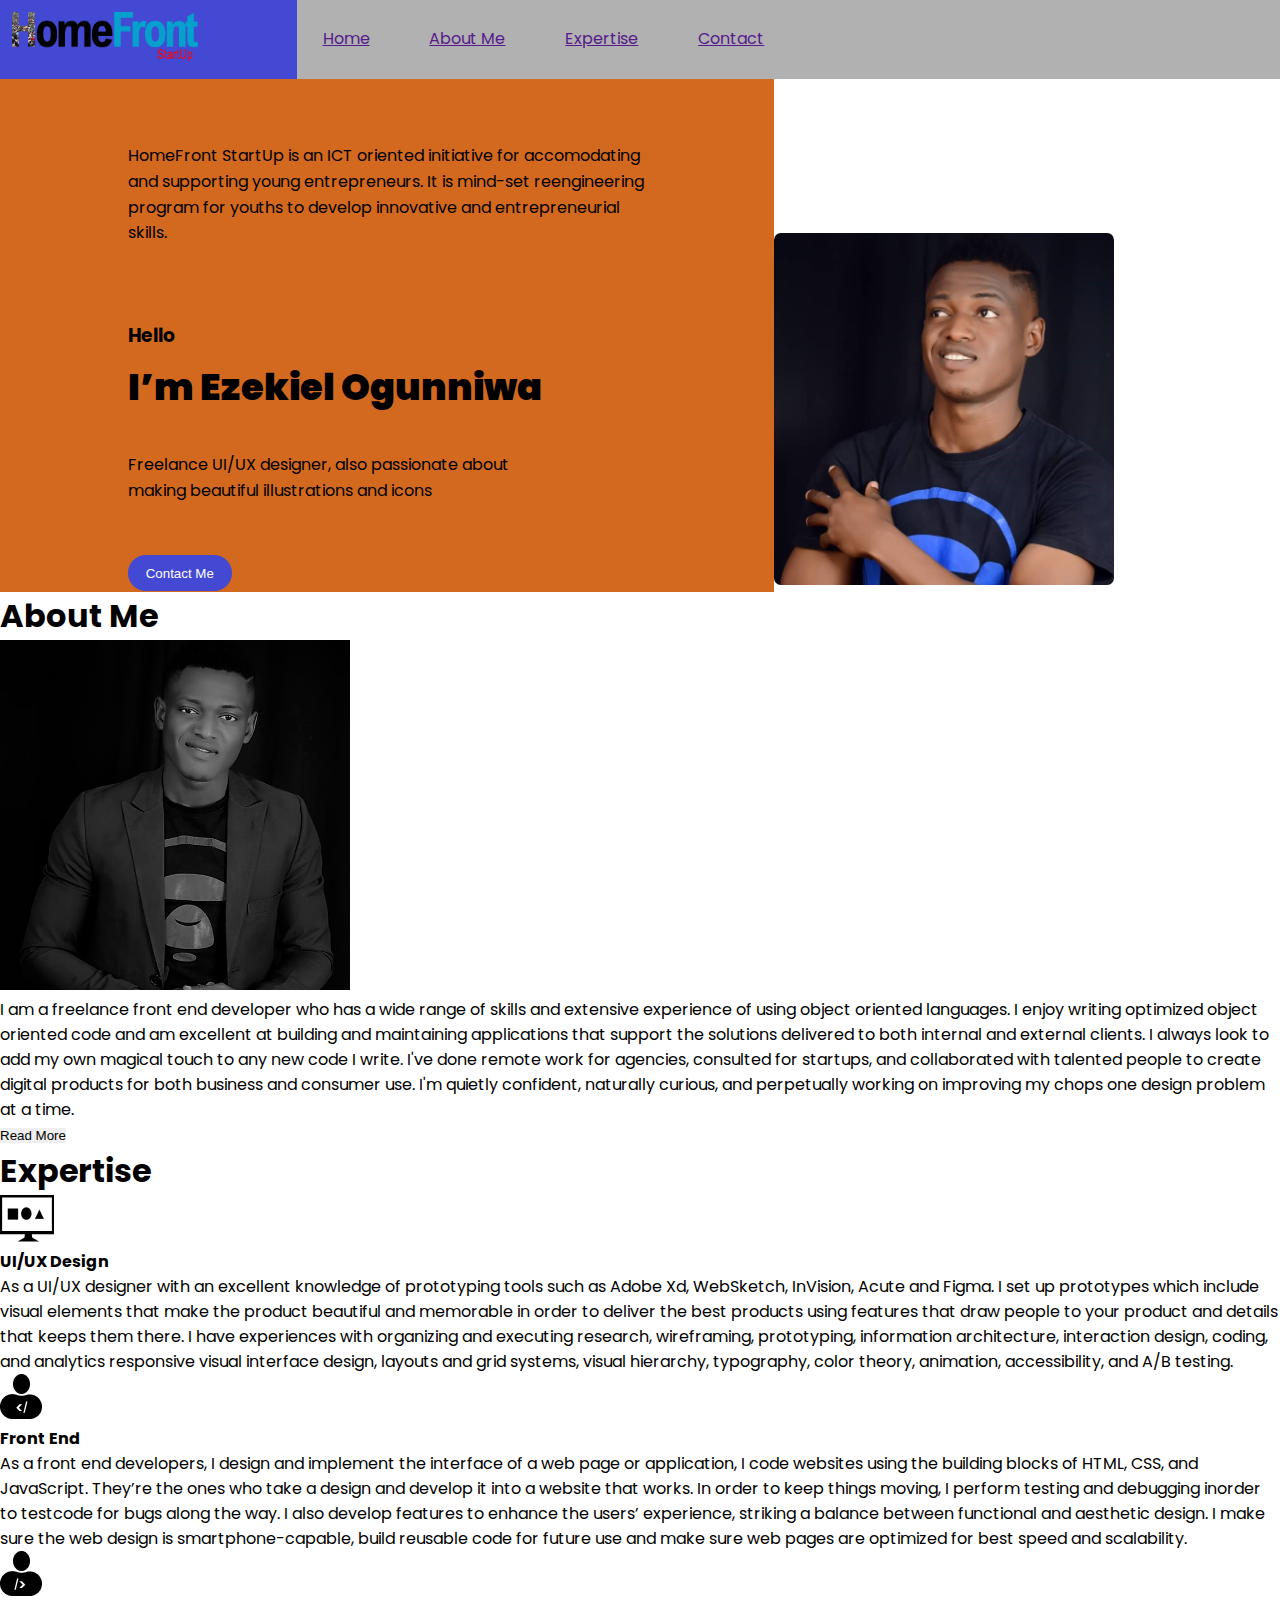
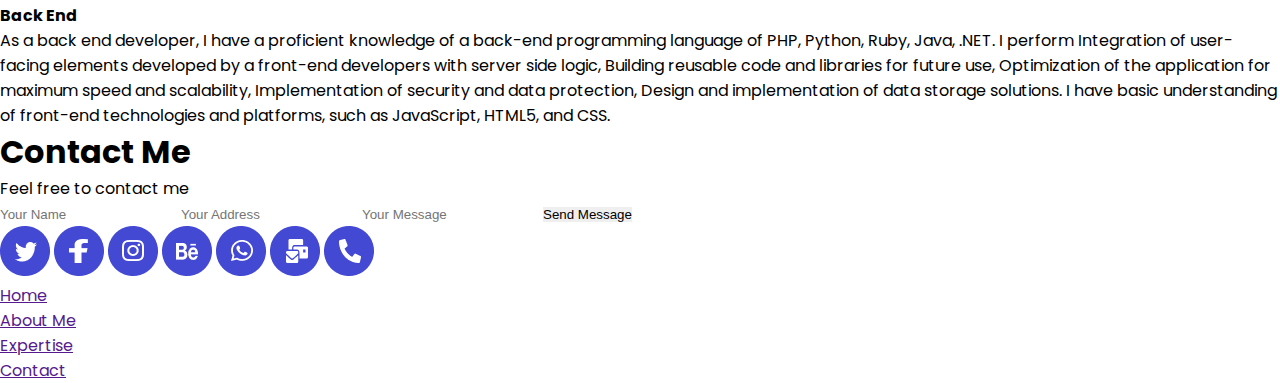
==== index.html @ 556d3fa4 "creating files" ====
<!DOCTYPE html>
<html lang="en">
<head>
    <meta charset="UTF-8">
    <meta name="viewport" content="width=device-width, initial-scale=1.0">
    <title>Document</title>
    <link href="https://fonts.googleapis.com/css2?family=Poppins:wght@100;200;300;400;500;600;700;800;900&display=swap" rel="stylesheet">
    <link rel="stylesheet" href="../assets/stylesheet/style.css">
</head>
<body class="body">
    <header>
        <div class="pnav">
            <div class="img">
                <img src="../assets/images/hf.png" alt="HomeFrontStartup Logo" class="hflogo">
            </div>
            <nav class="nav">
                <ul>
                    <li class="navclick"><a href="">Home</a></li>
                    <li class="navclick"><a href="">About Me</a></li>
                    <li class="navclick"><a href="">Expertise</a></li>
                    <li class="navclick"><a href="">Contact</a></li>
                </ul>
            </nav>
        </div>
    </header>

    <main>
        <div class="flex">
            <div class="home">                
                <p class="homefront"> 
                    HomeFront StartUp is an ICT oriented initiative for accomodating and supporting young entrepreneurs. It is mind-set reengineering program for youths to develop innovative and entrepreneurial skills.
                </p>
                <h3 class="hello">
                    Hello
                </h3>
                <h1 class="myname">
                    I’m Ezekiel Ogunniwa
                </h1>
                    
                <p class="freelance">
                    Freelance UI/UX designer, also passionate about making beautiful illustrations and icons
                </p>
                <button class="button" onclick="">Contact Me</button>
            </div>
            
            
            <div class="pix">
                <img src="../assets/images/eze1.jpg" class="pic" alt="Portrait of a man">
            </div>
        </div>
            
        <div class="about">
            <h1>About Me</h1>
        </div>
        <div class="page">
            
           <div class="pic2">
               <img src="../assets/images/eze2.jpg" alt="Portrait of a man standing" width="350" height="350">
           </div>
            
            <div class="i-am">
                I am a freelance front end developer who has a wide range of skills and extensive experience of using object oriented languages. I enjoy writing optimized object oriented code and am excellent at building and maintaining applications that support the solutions delivered to both internal and external clients. I always look to add my own magical touch to any new code I write. I've done remote work for agencies, consulted for startups, and collaborated with talented people to create digital products for both business and consumer use. I'm quietly confident, naturally curious, and perpetually working on improving my chops one design problem at a time.
            <p><button class="read">Read More</button></p>
            </div>
        </div>
        
        
          
     
                <h1 class="expertise">
                    Expertise
                </h1>
        <div class="parentufb">
            <div class="uiux">
                <img class="imgui" src="../assets/icons/uls.png" alt="Back-End Logo">
                <h4 class="ui">
                    UI/UX Design
                </h4>
                <p class="uitext">
                    As a UI/UX designer with an excellent knowledge of prototyping tools such as Adobe Xd, WebSketch, InVision, Acute and Figma. I set up prototypes which include visual elements that make the product beautiful and memorable in order to deliver the best products using features that draw people to your product and details that keeps them there. I have experiences with organizing and executing research, wireframing, prototyping, information architecture, interaction design, coding, and analytics responsive visual interface design, layouts and grid systems, visual hierarchy, typography, color theory, animation, accessibility, and A/B testing.
                </p>
            </div>

            <div class="frontend">
                <img class="imgfe" src="../assets/icons/fls.png" alt="Front-End Logo">
                <h4 class="fe">
                    Front End
                </h4>          
                <p class="fetext">
                    As a front end developers, I design and implement the interface of a web page or application,  I code websites using the building blocks of HTML, CSS, and JavaScript. They’re the ones who take a design and develop it into a website that works. In order to keep things moving, I perform testing and debugging inorder to testcode for bugs along the way. I also develop features to enhance the users’ experience, striking a balance between functional and aesthetic design. I make sure the web design is smartphone-capable, build reusable code for future use and make sure web pages are optimized for best speed and scalability.
                </p>
            </div>

            <div class="backend">
                <img class="imgbe" src="../assets/icons/bls.png" alt="Back-End Logo">
                <h4 class="be">
                    Back End
                </h4>            
                <p class="betext">
                    As a back end developer, I have a proficient knowledge of a back-end programming language of PHP, Python, Ruby, Java, .NET. I perform Integration of user-facing elements developed by a front-end developers with server side logic, Building reusable code and libraries for future use, Optimization of the application for maximum speed and scalability, Implementation of security and data protection, Design and implementation of data storage solutions. I have basic understanding of front-end technologies and platforms, such as JavaScript, HTML5, and CSS.
                </p>
            </div>
        </div>
            
                
                        
                    
            
        <h1 class="contact">
            Contact Me
        </h1>
            <div>
                <form class="form">
                    
                    <p class="feel">Feel free to contact me</p> 
                    
                    <input type="text" class="lock" name="" id="" placeholder="Your Name">
                    <input type="text" class="cock" name="" id="" placeholder="Your Address">
                    <input type="text" class="bock" name="" id="" placeholder="Your Message">
                    <button class="blue">Send Message</button>
                </form>

                

                    <div class="logos">
                        
                        <a href="https://twitter.com/Ogunniwaezekiel" target="blank"><img class="tw" src="../assets/icons/tw.png" alt="Twitter Icon" ></a>

                       <a href="https://www.facebook.com/ogunniwaezekiel/" target="blank"><img class="fb" src="../assets/icons/fb.png" alt="Facebook Icon"></a>

                        
                        <a href="https://www.instagram.com/eminentzeal" target="blank"><img class="in" src="../assets/icons/in.png" alt="Instagram Icon"></a>

                        <a href="https://www.adobe.com/#ref_cc" target="blank"><img class="b" src="../assets/icons/be.png" alt="Behance Icon"></a>

                        <a href="https://www.wa.link/un6e6o" target="blank"><img class="wa" src="../assets/icons/wa.png" alt="Whatsapp Icon"></a>


                        <a href="mailto:ogunniwaezekiel@gmail.com"><img class="em" src="../assets/icons/em.png" alt="Email Icon"></a>

                        <img class="ph" src="../assets/icons/ph.png" alt="Phone Icon">
                    </div>
                    <hr color="white">
                
            </div>
        </div>
    </main>
    <footer class="bg">
        <nav class="foot-nav">
            <ul class="ul">
                <li class="foot-home"><a href="">Home</a></li>
                <li class="foot-about"><a href="">About Me</a></li>
                <li class="foot-expertise"><a href="">Expertise</a></li>
                <li class="foot-contact"><a href="">Contact</a></li>
            </ul>
        </nav>
        <hr color="white">
    </footer>

    
</body>
</html>
---- assets/stylesheet/style.css ----
* {
    border: 0;
    margin: 0;
    padding: 0;
    
}
.body {
    font-family: 'Poppins', sans-serif;
}
.pnav {
    display: flex;
}
.nav{
    background-color: #b1b1b1;
    padding: 2%;
    width: 80%;
}

.img{
    width: 20%;
    padding-right: 5%;
    background-color: #4349d3;
}
.navclick {
    list-style: none;
    padding-right: 6%;
    display: inline-block;
    font-size: 100%;
}
.hflogo {
    width: 80%;
    margin: 5%;   
}

.flex {
    display: flex;
}
.home {
    line-height: 160%;
    padding-left: 10%;
    padding-top: 5%;
    padding-right: 10%;
    width: 75%;
    background-color: chocolate;
}
.homefront {
    padding-bottom: 15%;
}
.button {
    background-color: #4349d3;
    color: #ffffff;
    width: 20%;
    border-radius: 25px;
    padding: 2%;
}
.hello {
    padding-bottom: 5%;
}
.myname{
    padding-bottom: 10%;
    font-weight: 1000;
    font-size: 230%;
}
.freelance {
    padding-bottom: 10%;
    width: 80%;
}
.pix {
    padding-right: 10%;
    padding-top: 12%;
}
.pic {
    width: 90%;
    border-radius: 2%;
}



/* .hflogo {
    padding-left: 50px;
    padding-right: 20px;
    padding-top: 15px;
}
.ul {
    font-size: 12;
}

.nav-homelink {
    display: inline-block;
    padding-left: 100px;
       padding-top: 15px;
   
}
.about-melink {
    display: inline-block;
    padding-left: 100px;
    padding-bottom: 10px;
    padding-top: 15px;
}
.expertiselink {
    display: inline-block;
    padding-left: 100px;
    padding-bottom: 10px;
    padding-top: 15px;
}
.contactlink {
    display: inline-block;
    padding-left: 100px;
    padding-bottom: 10px;
    padding-top: 15px;
    color: #000000;
    text-decoration-color: #000000;
    text-decoration-line: none;
    border-bottom-color: chartreuse;
}
.main {
    font-family: 'Poppins', sans-serif;
    
}
.parent {
    display: flex;
    padding-left: 100px;
    width: 50%;
}
.homefront {
 
    padding-bottom: 100px;
    padding-top: 50px;
    font-weight: 400;
    font-size: 14px;
}
.hello {
    padding-bottom: 10px;
    padding-top: 0px;
    font-size: 14px;
    font-weight: 600px;
}
.myname {
    padding-bottom: 25px;
    padding-top: 0px;
    font-size: 40px;
}
.freelance {
    padding-top: 25px;
    padding-bottom: 150px;
    content: ;
}
.button {
    background-color: #4349d3;
    color: #ffffff;
    display: block;
    width: 25%;
    border-radius: 25px;
    margin-bottom: 10px;
    padding: 10px;
}
.pic {
    border: 20px;
    width: 5px;
    padding-right: 10%;
    padding-top: 20%;
    padding-left: 5%;
}
.page {
    display: flex;
}
.read {
    background-color: #4349d3;
    color: #ffffff;
    width: 25%;
    border-radius: 25px;
    margin-bottom: 10px;
    padding-left: 150px;
    padding: 10px;
    align-content: center;
}
.about {
    text-align: center;
    padding-bottom: 5%;
    padding-left: 5%;
}
.pic2 {
    padding-left: 10%;
}

.i-am {
    padding-left: 10%;
    font-size: 14px;
}
.expertise {
    text-align: center;
    padding: 1%;
    border: 1%;
    margin: 1%;
}
.parentufb {
    display: flex;
    margin: 5%;    
}
.uiux {
    padding: 2%;
    background-color: #F0E8E8;
    
    border: 2px, solid black;
    margin: 2%;
    border-radius: 10;
}
.frontend {
    padding: 2%;
    background-color: #F0E8E8;
    border: 2%;
    margin: 2%;
}
.backend {
    padding: 2%;
    background-color: #F0E8E8;
    border: 2%;
    margin: 2%;
}
.uitext {
    font-size: 12px;
    text-align: justify;
    }
.fetext {
    font-size: 12px;
    text-align: justify;
    }
.betext {
    font-size: 12px;
    text-align: justify;
    }
.ui {
    text-align: center;
    padding: 0px;
    margin: 10px;
}
.fe {
    text-align: center;
    padding: 0px;
    margin: 10px;
}
.be {
    text-align: center;
    padding: 0px;
    margin: 10px;
}
.imgui {
    padding-left: 40%;
}
.imgfe {
    padding-left: 40%;
}
.imgbe {
    padding-left: 40%;
}
.contact {
    text-align: center;
    padding-bottom: 5%;
    padding-left: 5%;
}
.form {
    display: flex;
    flex-direction: column;
    padding: 20px;
    height: 70%;
    width:30%;
    margin-left: 350px;
    background-color: #F0E8E8;
    margin-bottom: 26px;
    border: 0;
    border-radius: 2%;
}
.lock {
    margin-bottom: 46px;
    background-color: #F0E8E8;
    border-top-style: hidden;
    border-right-style: hidden;
    border-left-style: hidden;
    border-bottom-style: groove;
    border-left-width: 30px;
   }
   .cock {
    margin-bottom: 46px;
    background-color: #F0E8E8;
    border-top-style: hidden;
    border-right-style: hidden;
    border-left-style: hidden;
    border-bottom-style: groove;
   }
   .bock {
    margin-bottom: 46px;
    background-color: #F0E8E8;
    border-top-style: hidden;
    border-right-style: hidden;
    border-left-style: hidden;
    border-bottom-style: groove;
    padding-top: 60px;
   }
.blue {
    width: 150px;
    height: 30px;
    background-color: #4349D3;
    color: white;
    border-radius: 20px;
    align-self: center;

}
.feel {
    text-align: center;
    padding-bottom: 50px;
    margin-top: 0;
}
    .logos {
        padding-left: 32%;
        padding-top: 5%;
    }
.bg {
    background-color: #4349d3;
}

.foot-home {
    display: inline-block;
    padding-left: 100px;
    padding-top: 15px;
   
}
.foot-about {
    display: inline-block;
    padding-left: 100px;
    padding-bottom: 10px;
    padding-top: 15px;
}
.foot-expertise {
    display: inline-block;
    padding-left: 100px;
    padding-bottom: 10px;
    padding-top: 15px;
}
.foot-contact {
    display: inline-block;
    padding-left: 100px;
    padding-bottom: 10px;
    padding-top: 15px;
    color: #000000;
    text-decoration-color: #000000;
    text-decoration-line: none;
    border-bottom-color: chartreuse; */
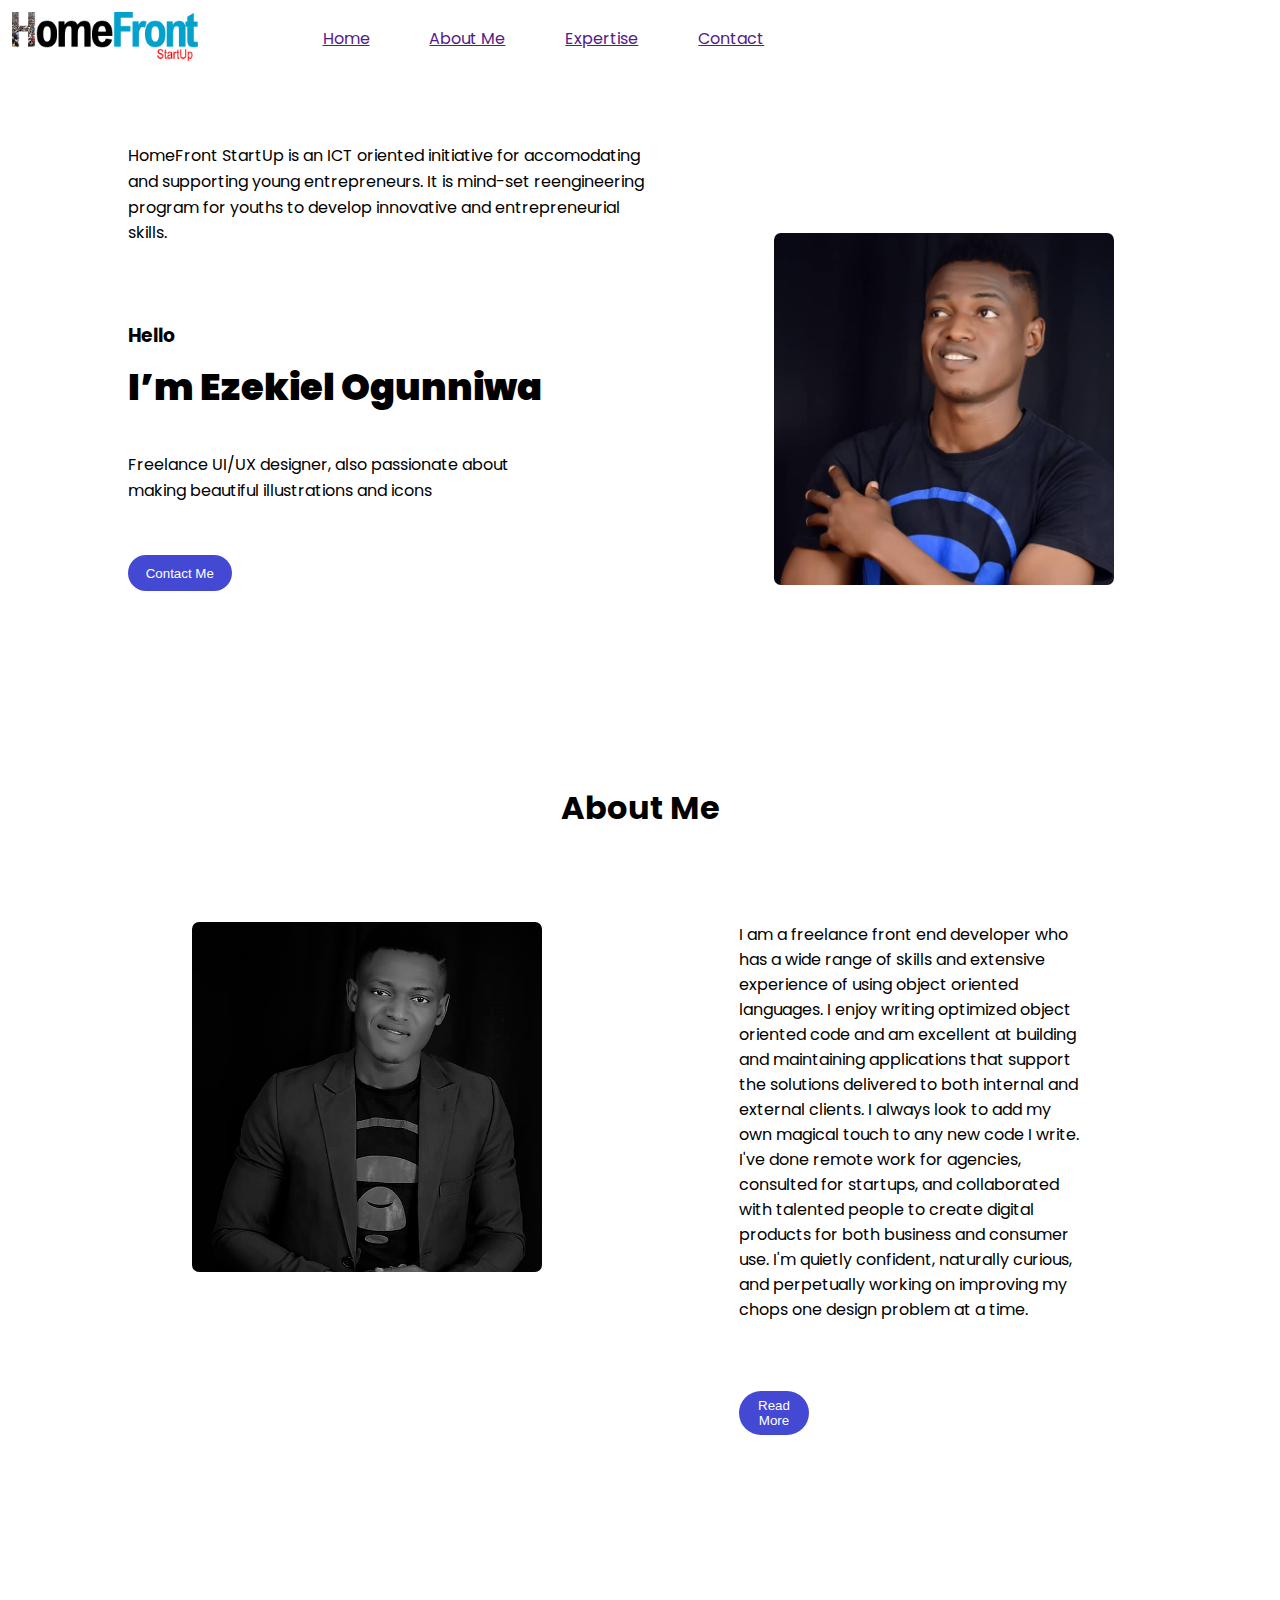
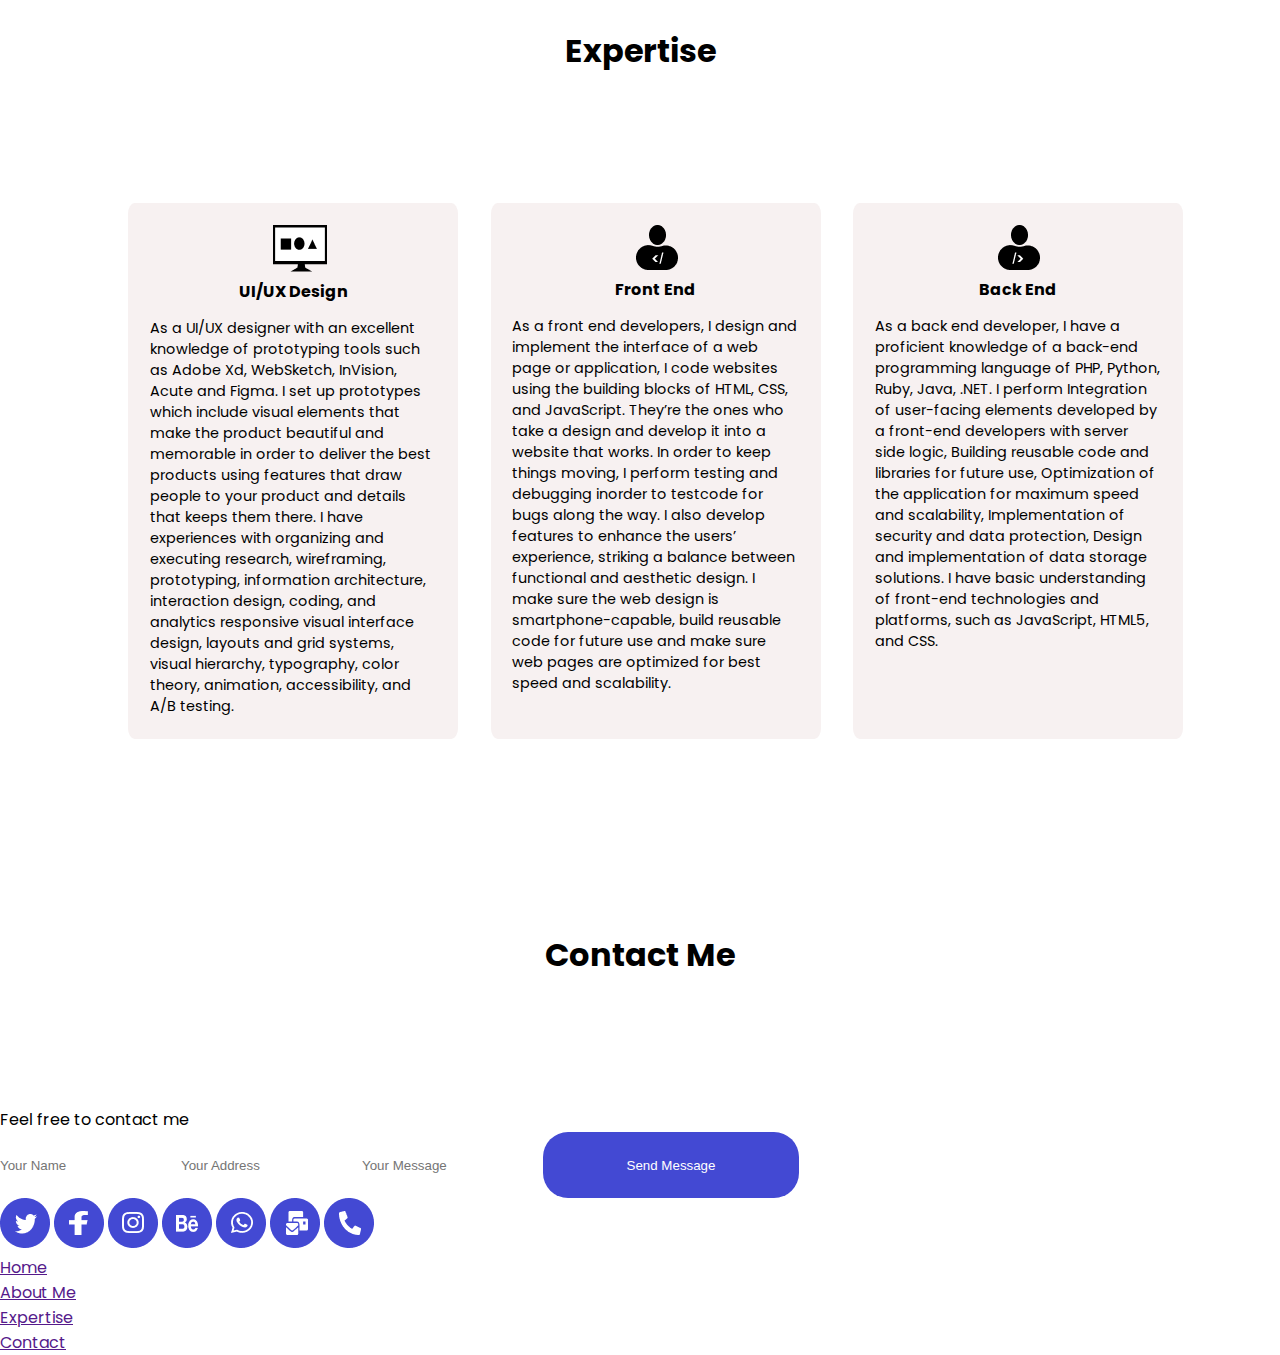
==== commit d1e4ee1d: "creating styles" ====
--- a/index.html
+++ b/index.html
@@ -44,59 +44,61 @@
             </div>
             
             
-            <div class="pix">
-                <img src="../assets/images/eze1.jpg" class="pic" alt="Portrait of a man">
+            <div class="pix1">
+                <img src="../assets/images/eze1.jpg" class="pic1" alt="Portrait of a man">
             </div>
         </div>
-            
-        <div class="about">
-            <h1>About Me</h1>
-        </div>
-        <div class="page">
-            
-           <div class="pic2">
-               <img src="../assets/images/eze2.jpg" alt="Portrait of a man standing" width="350" height="350">
-           </div>
-            
-            <div class="i-am">
-                I am a freelance front end developer who has a wide range of skills and extensive experience of using object oriented languages. I enjoy writing optimized object oriented code and am excellent at building and maintaining applications that support the solutions delivered to both internal and external clients. I always look to add my own magical touch to any new code I write. I've done remote work for agencies, consulted for startups, and collaborated with talented people to create digital products for both business and consumer use. I'm quietly confident, naturally curious, and perpetually working on improving my chops one design problem at a time.
-            <p><button class="read">Read More</button></p>
+        <div class="page2">
+            <div class="sub-head">
+                <h1>About Me</h1>
             </div>
-        </div>
+            <div class="page">
+                
+               <div class="pix2">
+                   <img src="../assets/images/eze2.jpg" class="pic2" alt="Portrait of a man standing" width="350" height="350">
+               </div>
+                
+                <div class="i-am">
+                    <p class="para-i-am">I am a freelance front end developer who has a wide range of skills and extensive experience of using object oriented languages. I enjoy writing optimized object oriented code and am excellent at building and maintaining applications that support the solutions delivered to both internal and external clients. I always look to add my own magical touch to any new code I write. I've done remote work for agencies, consulted for startups, and collaborated with talented people to create digital products for both business and consumer use. I'm quietly confident, naturally curious, and perpetually working on improving my chops one design problem at a time.</p>
+                <button class="button">Read More</button>
+                </div>
+            </div>
+        </div>          
+        
         
         
           
      
-                <h1 class="expertise">
+                <h1 class="sub-head">
                     Expertise
                 </h1>
-        <div class="parentufb">
-            <div class="uiux">
-                <img class="imgui" src="../assets/icons/uls.png" alt="Back-End Logo">
-                <h4 class="ui">
+        <div class="page3">
+            <div class="call-out">
+                <img class="call-out-icon" src="../assets/icons/uls.png" alt="UI/UX Logo">
+                <h4 class="call-out-head">
                     UI/UX Design
                 </h4>
-                <p class="uitext">
+                <p class="call-out-text">
                     As a UI/UX designer with an excellent knowledge of prototyping tools such as Adobe Xd, WebSketch, InVision, Acute and Figma. I set up prototypes which include visual elements that make the product beautiful and memorable in order to deliver the best products using features that draw people to your product and details that keeps them there. I have experiences with organizing and executing research, wireframing, prototyping, information architecture, interaction design, coding, and analytics responsive visual interface design, layouts and grid systems, visual hierarchy, typography, color theory, animation, accessibility, and A/B testing.
                 </p>
             </div>
 
-            <div class="frontend">
-                <img class="imgfe" src="../assets/icons/fls.png" alt="Front-End Logo">
-                <h4 class="fe">
+            <div class="call-out">
+                <img class="call-out-icon" src="../assets/icons/fls.png" alt="Front-End Logo">
+                <h4 class="call-out-head">
                     Front End
                 </h4>          
-                <p class="fetext">
+                <p class="call-out-text">
                     As a front end developers, I design and implement the interface of a web page or application,  I code websites using the building blocks of HTML, CSS, and JavaScript. They’re the ones who take a design and develop it into a website that works. In order to keep things moving, I perform testing and debugging inorder to testcode for bugs along the way. I also develop features to enhance the users’ experience, striking a balance between functional and aesthetic design. I make sure the web design is smartphone-capable, build reusable code for future use and make sure web pages are optimized for best speed and scalability.
                 </p>
             </div>
 
-            <div class="backend">
-                <img class="imgbe" src="../assets/icons/bls.png" alt="Back-End Logo">
-                <h4 class="be">
+            <div class="call-out">
+                <img class="call-out-icon" src="../assets/icons/bls.png" alt="Back-End Logo">
+                <h4 class="call-out-head">
                     Back End
                 </h4>            
-                <p class="betext">
+                <p class="call-out-text">
                     As a back end developer, I have a proficient knowledge of a back-end programming language of PHP, Python, Ruby, Java, .NET. I perform Integration of user-facing elements developed by a front-end developers with server side logic, Building reusable code and libraries for future use, Optimization of the application for maximum speed and scalability, Implementation of security and data protection, Design and implementation of data storage solutions. I have basic understanding of front-end technologies and platforms, such as JavaScript, HTML5, and CSS.
                 </p>
             </div>
@@ -106,7 +108,7 @@
                         
                     
             
-        <h1 class="contact">
+        <h1 class="sub-head">
             Contact Me
         </h1>
             <div>
@@ -117,7 +119,7 @@
                     <input type="text" class="lock" name="" id="" placeholder="Your Name">
                     <input type="text" class="cock" name="" id="" placeholder="Your Address">
                     <input type="text" class="bock" name="" id="" placeholder="Your Message">
-                    <button class="blue">Send Message</button>
+                    <button class="button">Send Message</button>
                 </form>
 
                 
--- a/assets/stylesheet/style.css
+++ b/assets/stylesheet/style.css
@@ -11,15 +11,12 @@
     display: flex;
 }
 .nav{
-    background-color: #b1b1b1;
     padding: 2%;
     width: 80%;
 }
-
 .img{
     width: 20%;
     padding-right: 5%;
-    background-color: #4349d3;
 }
 .navclick {
     list-style: none;
@@ -31,7 +28,6 @@
     width: 80%;
     margin: 5%;   
 }
-
 .flex {
     display: flex;
 }
@@ -41,7 +37,6 @@
     padding-top: 5%;
     padding-right: 10%;
     width: 75%;
-    background-color: chocolate;
 }
 .homefront {
     padding-bottom: 15%;
@@ -65,283 +60,56 @@
     padding-bottom: 10%;
     width: 80%;
 }
-.pix {
+.pix1 {
     padding-right: 10%;
     padding-top: 12%;
 }
-.pic {
+.pic1 {
     width: 90%;
     border-radius: 2%;
 }
-
-
-
-/* .hflogo {
-    padding-left: 50px;
-    padding-right: 20px;
-    padding-top: 15px;
+.sub-head {
+    text-align: center;
+    padding-bottom: 10%;
 }
-.ul {
-    font-size: 12;
+.sub-head:last-child {
+    padding-bottom: 0;
 }
-
-.nav-homelink {
-    display: inline-block;
-    padding-left: 100px;
-       padding-top: 15px;
-   
-}
-.about-melink {
-    display: inline-block;
-    padding-left: 100px;
-    padding-bottom: 10px;
-    padding-top: 15px;
-}
-.expertiselink {
-    display: inline-block;
-    padding-left: 100px;
-    padding-bottom: 10px;
-    padding-top: 15px;
-}
-.contactlink {
-    display: inline-block;
-    padding-left: 100px;
-    padding-bottom: 10px;
-    padding-top: 15px;
-    color: #000000;
-    text-decoration-color: #000000;
-    text-decoration-line: none;
-    border-bottom-color: chartreuse;
-}
-.main {
-    font-family: 'Poppins', sans-serif;
-    
-}
-.parent {
-    display: flex;
-    padding-left: 100px;
-    width: 50%;
-}
-.homefront {
- 
-    padding-bottom: 100px;
-    padding-top: 50px;
-    font-weight: 400;
-    font-size: 14px;
-}
-.hello {
-    padding-bottom: 10px;
-    padding-top: 0px;
-    font-size: 14px;
-    font-weight: 600px;
-}
-.myname {
-    padding-bottom: 25px;
-    padding-top: 0px;
-    font-size: 40px;
-}
-.freelance {
-    padding-top: 25px;
-    padding-bottom: 150px;
-    content: ;
-}
-.button {
-    background-color: #4349d3;
-    color: #ffffff;
-    display: block;
-    width: 25%;
-    border-radius: 25px;
-    margin-bottom: 10px;
-    padding: 10px;
-}
-.pic {
-    border: 20px;
-    width: 5px;
-    padding-right: 10%;
-    padding-top: 20%;
-    padding-left: 5%;
+.page2 
+{
+    padding: 15%;
 }
 .page {
     display: flex;
 }
-.read {
-    background-color: #4349d3;
-    color: #ffffff;
-    width: 25%;
-    border-radius: 25px;
-    margin-bottom: 10px;
-    padding-left: 150px;
-    padding: 10px;
-    align-content: center;
+.pix2 {
+    padding-right: 22%;
 }
-.about {
+.pic2 {
+    border-radius: 2%;
+}
+.para-i-am {
+    padding-bottom: 20%;
+}
+.page3 {
+    display: flex;
+    margin: 0 5% 0 10%;
+    padding-bottom: 15%;
+}
+.call-out {
+    padding: 2%;
+    width: 30%;
+    margin-right: 3%;
+    border-radius: 2%;
+    background-color: rgb(247, 241, 241);
+}
+.call-out-icon{
+    padding-left: 43%;
+}
+.call-out-head {
     text-align: center;
     padding-bottom: 5%;
-    padding-left: 5%;
 }
-.pic2 {
-    padding-left: 10%;
+.call-out-text {
+    font-size: 90%;
 }
-
-.i-am {
-    padding-left: 10%;
-    font-size: 14px;
-}
-.expertise {
-    text-align: center;
-    padding: 1%;
-    border: 1%;
-    margin: 1%;
-}
-.parentufb {
-    display: flex;
-    margin: 5%;    
-}
-.uiux {
-    padding: 2%;
-    background-color: #F0E8E8;
-    
-    border: 2px, solid black;
-    margin: 2%;
-    border-radius: 10;
-}
-.frontend {
-    padding: 2%;
-    background-color: #F0E8E8;
-    border: 2%;
-    margin: 2%;
-}
-.backend {
-    padding: 2%;
-    background-color: #F0E8E8;
-    border: 2%;
-    margin: 2%;
-}
-.uitext {
-    font-size: 12px;
-    text-align: justify;
-    }
-.fetext {
-    font-size: 12px;
-    text-align: justify;
-    }
-.betext {
-    font-size: 12px;
-    text-align: justify;
-    }
-.ui {
-    text-align: center;
-    padding: 0px;
-    margin: 10px;
-}
-.fe {
-    text-align: center;
-    padding: 0px;
-    margin: 10px;
-}
-.be {
-    text-align: center;
-    padding: 0px;
-    margin: 10px;
-}
-.imgui {
-    padding-left: 40%;
-}
-.imgfe {
-    padding-left: 40%;
-}
-.imgbe {
-    padding-left: 40%;
-}
-.contact {
-    text-align: center;
-    padding-bottom: 5%;
-    padding-left: 5%;
-}
-.form {
-    display: flex;
-    flex-direction: column;
-    padding: 20px;
-    height: 70%;
-    width:30%;
-    margin-left: 350px;
-    background-color: #F0E8E8;
-    margin-bottom: 26px;
-    border: 0;
-    border-radius: 2%;
-}
-.lock {
-    margin-bottom: 46px;
-    background-color: #F0E8E8;
-    border-top-style: hidden;
-    border-right-style: hidden;
-    border-left-style: hidden;
-    border-bottom-style: groove;
-    border-left-width: 30px;
-   }
-   .cock {
-    margin-bottom: 46px;
-    background-color: #F0E8E8;
-    border-top-style: hidden;
-    border-right-style: hidden;
-    border-left-style: hidden;
-    border-bottom-style: groove;
-   }
-   .bock {
-    margin-bottom: 46px;
-    background-color: #F0E8E8;
-    border-top-style: hidden;
-    border-right-style: hidden;
-    border-left-style: hidden;
-    border-bottom-style: groove;
-    padding-top: 60px;
-   }
-.blue {
-    width: 150px;
-    height: 30px;
-    background-color: #4349D3;
-    color: white;
-    border-radius: 20px;
-    align-self: center;
-
-}
-.feel {
-    text-align: center;
-    padding-bottom: 50px;
-    margin-top: 0;
-}
-    .logos {
-        padding-left: 32%;
-        padding-top: 5%;
-    }
-.bg {
-    background-color: #4349d3;
-}
-
-.foot-home {
-    display: inline-block;
-    padding-left: 100px;
-    padding-top: 15px;
-   
-}
-.foot-about {
-    display: inline-block;
-    padding-left: 100px;
-    padding-bottom: 10px;
-    padding-top: 15px;
-}
-.foot-expertise {
-    display: inline-block;
-    padding-left: 100px;
-    padding-bottom: 10px;
-    padding-top: 15px;
-}
-.foot-contact {
-    display: inline-block;
-    padding-left: 100px;
-    padding-bottom: 10px;
-    padding-top: 15px;
-    color: #000000;
-    text-decoration-color: #000000;
-    text-decoration-line: none;
-    border-bottom-color: chartreuse; */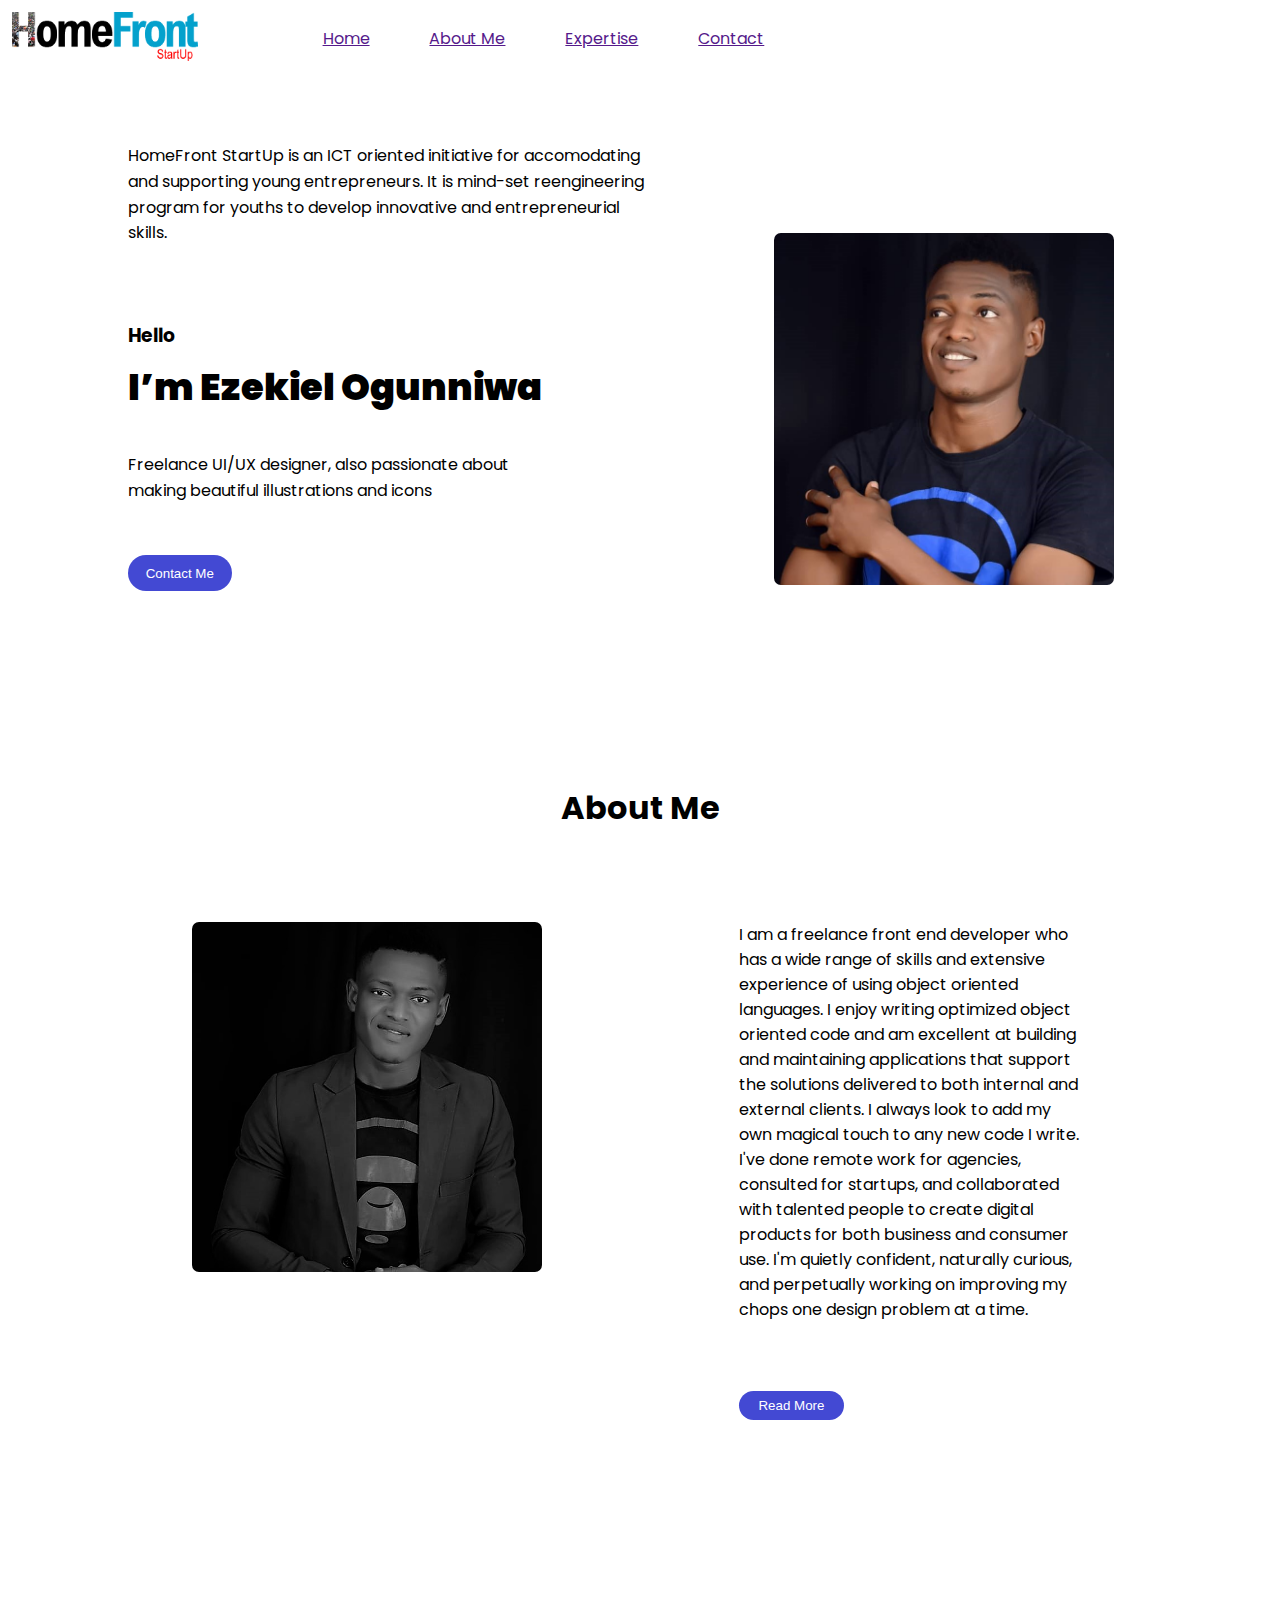
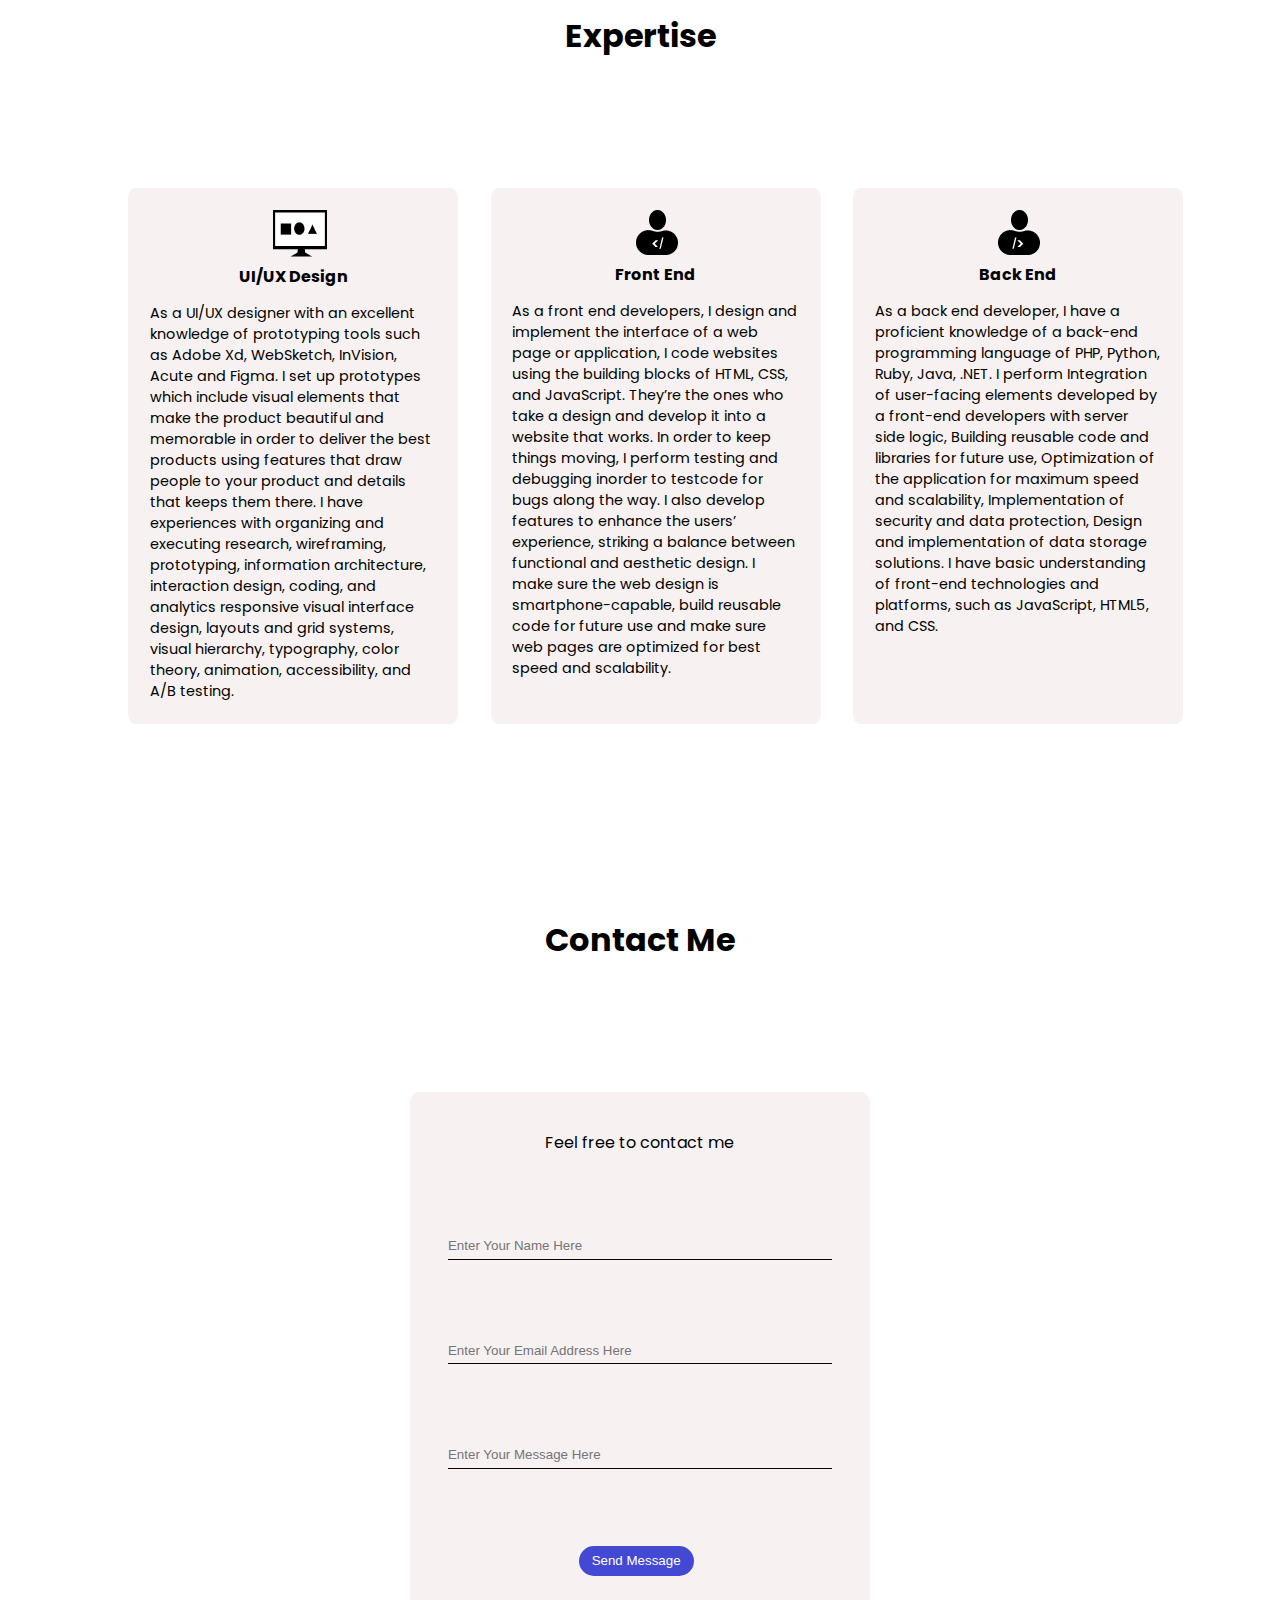
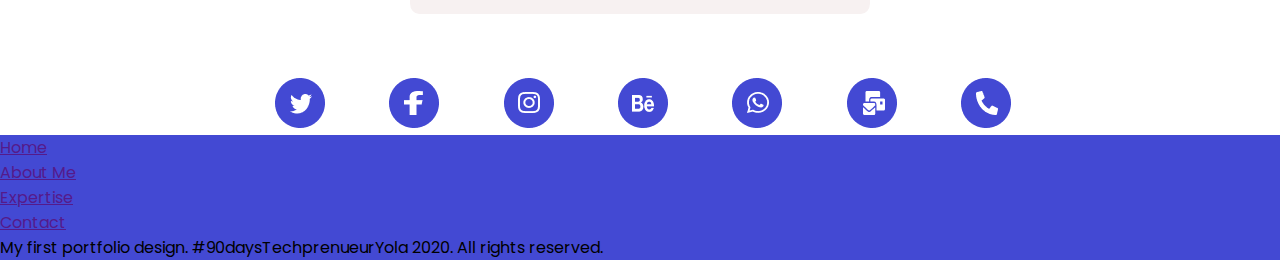
==== commit 6b1d7fad: "modifying" ====
--- a/index.html
+++ b/index.html
@@ -60,15 +60,11 @@
                 
                 <div class="i-am">
                     <p class="para-i-am">I am a freelance front end developer who has a wide range of skills and extensive experience of using object oriented languages. I enjoy writing optimized object oriented code and am excellent at building and maintaining applications that support the solutions delivered to both internal and external clients. I always look to add my own magical touch to any new code I write. I've done remote work for agencies, consulted for startups, and collaborated with talented people to create digital products for both business and consumer use. I'm quietly confident, naturally curious, and perpetually working on improving my chops one design problem at a time.</p>
-                <button class="button">Read More</button>
+                <button class="button2">Read More</button>
                 </div>
             </div>
         </div>          
         
-        
-        
-          
-     
                 <h1 class="sub-head">
                     Expertise
                 </h1>
@@ -104,10 +100,6 @@
             </div>
         </div>
             
-                
-                        
-                    
-            
         <h1 class="sub-head">
             Contact Me
         </h1>
@@ -116,29 +108,27 @@
                     
                     <p class="feel">Feel free to contact me</p> 
                     
-                    <input type="text" class="lock" name="" id="" placeholder="Your Name">
-                    <input type="text" class="cock" name="" id="" placeholder="Your Address">
-                    <input type="text" class="bock" name="" id="" placeholder="Your Message">
-                    <button class="button">Send Message</button>
-                </form>
-
-                
+                    <input type="text" class="form-input" name="" id="" placeholder="Enter Your Name Here">
+                    <input type="text" class="form-input" name="" id="" placeholder="Enter Your Email Address Here">
+                    <input type="text" class="form-input space" name="" id="" placeholder="Enter Your Message Here">
+                    <button class="button3">Send Message</button>
+                </form>                
 
                     <div class="logos">
                         
-                        <a href="https://twitter.com/Ogunniwaezekiel" target="blank"><img class="tw" src="../assets/icons/tw.png" alt="Twitter Icon" ></a>
+                        <a href="https://twitter.com/Ogunniwaezekiel" target="blank"><img class="logo-click" src="../assets/icons/tw.png" alt="Twitter Icon" ></a>
 
-                       <a href="https://www.facebook.com/ogunniwaezekiel/" target="blank"><img class="fb" src="../assets/icons/fb.png" alt="Facebook Icon"></a>
+                       <a href="https://www.facebook.com/ogunniwaezekiel/" target="blank"><img class="logo-click" src="../assets/icons/fb.png" alt="Facebook Icon"></a>
 
                         
-                        <a href="https://www.instagram.com/eminentzeal" target="blank"><img class="in" src="../assets/icons/in.png" alt="Instagram Icon"></a>
+                        <a href="https://www.instagram.com/eminentzeal" target="blank"><img class="logo-click" src="../assets/icons/in.png" alt="Instagram Icon"></a>
 
-                        <a href="https://www.adobe.com/#ref_cc" target="blank"><img class="b" src="../assets/icons/be.png" alt="Behance Icon"></a>
+                        <a href="https://www.adobe.com/#ref_cc" target="blank"><img class="logo-click" src="../assets/icons/be.png" alt="Behance Icon"></a>
 
-                        <a href="https://www.wa.link/un6e6o" target="blank"><img class="wa" src="../assets/icons/wa.png" alt="Whatsapp Icon"></a>
+                        <a href="https://www.wa.link/un6e6o" target="blank"><img class="logo-click" src="../assets/icons/wa.png" alt="Whatsapp Icon"></a>
 
 
-                        <a href="mailto:ogunniwaezekiel@gmail.com"><img class="em" src="../assets/icons/em.png" alt="Email Icon"></a>
+                        <a href="mailto:ogunniwaezekiel@gmail.com"><img class="logo-click" src="../assets/icons/em.png" alt="Email Icon"></a>
 
                         <img class="ph" src="../assets/icons/ph.png" alt="Phone Icon">
                     </div>
@@ -147,7 +137,7 @@
             </div>
         </div>
     </main>
-    <footer class="bg">
+    <footer class="p-footer">
         <nav class="foot-nav">
             <ul class="ul">
                 <li class="foot-home"><a href="">Home</a></li>
@@ -157,6 +147,8 @@
             </ul>
         </nav>
         <hr color="white">
+        <p>My first portfolio design. #90daysTechprenueurYola 2020. All rights reserved.</p>
+
     </footer>
 
     
--- a/assets/stylesheet/style.css
+++ b/assets/stylesheet/style.css
@@ -2,7 +2,6 @@
     border: 0;
     margin: 0;
     padding: 0;
-    
 }
 .body {
     font-family: 'Poppins', sans-serif;
@@ -91,6 +90,13 @@
 .para-i-am {
     padding-bottom: 20%;
 }
+.button2 {
+    background-color: #4349d3;
+    color: #ffffff;
+    border-radius: 25px;
+    padding: 2%;
+    width: 30%;
+}
 .page3 {
     display: flex;
     margin: 0 5% 0 10%;
@@ -113,3 +119,44 @@
 .call-out-text {
     font-size: 90%;
 }
+.form {
+    background-color: rgb(247, 241, 241);
+    display: flex;
+    flex-direction: column;
+    padding: 3%;
+    width:30%;
+    margin: 0% 32%;
+    border-radius: 2%;
+}
+.feel {
+    text-align: center;
+    margin-bottom: 20%;
+}
+.form-input {
+    background-color: rgb(247, 241, 241);
+    margin-bottom: 20%;
+    border: groove;
+    border-top: hidden;
+    border-right: hidden;
+    border-left: hidden;
+    border-bottom: 1px solid #000;    
+    height: 2em;
+}
+.button3 {
+    margin-left: 34%;
+    background-color: #4349d3;
+    color: #ffffff;
+    border-radius: 25px;
+    padding: 2%;
+    width: 30%;
+}
+.logos {
+    padding-left: 21.5%;
+    padding-top: 5%;
+}
+.logo-click {
+    padding-right: 6%;
+}
+.p-footer {
+    background-color: #4349d3;
+}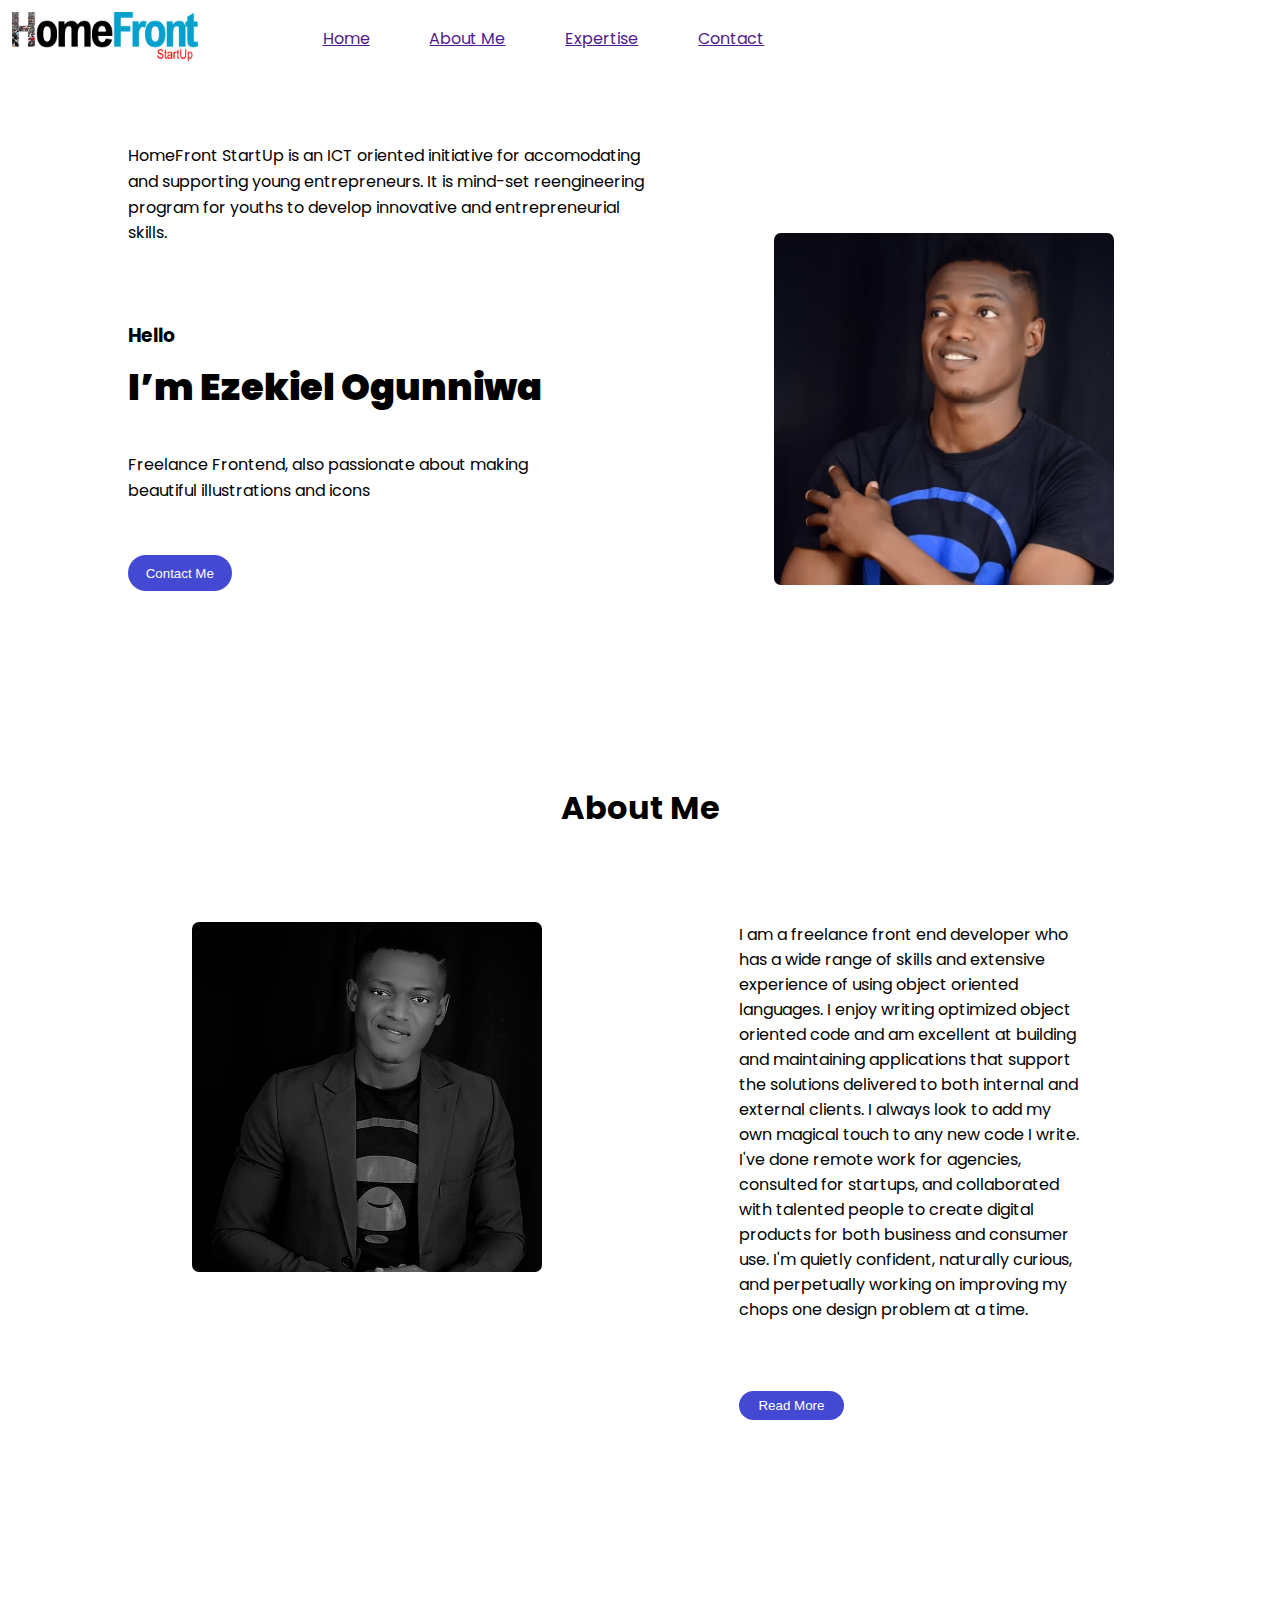
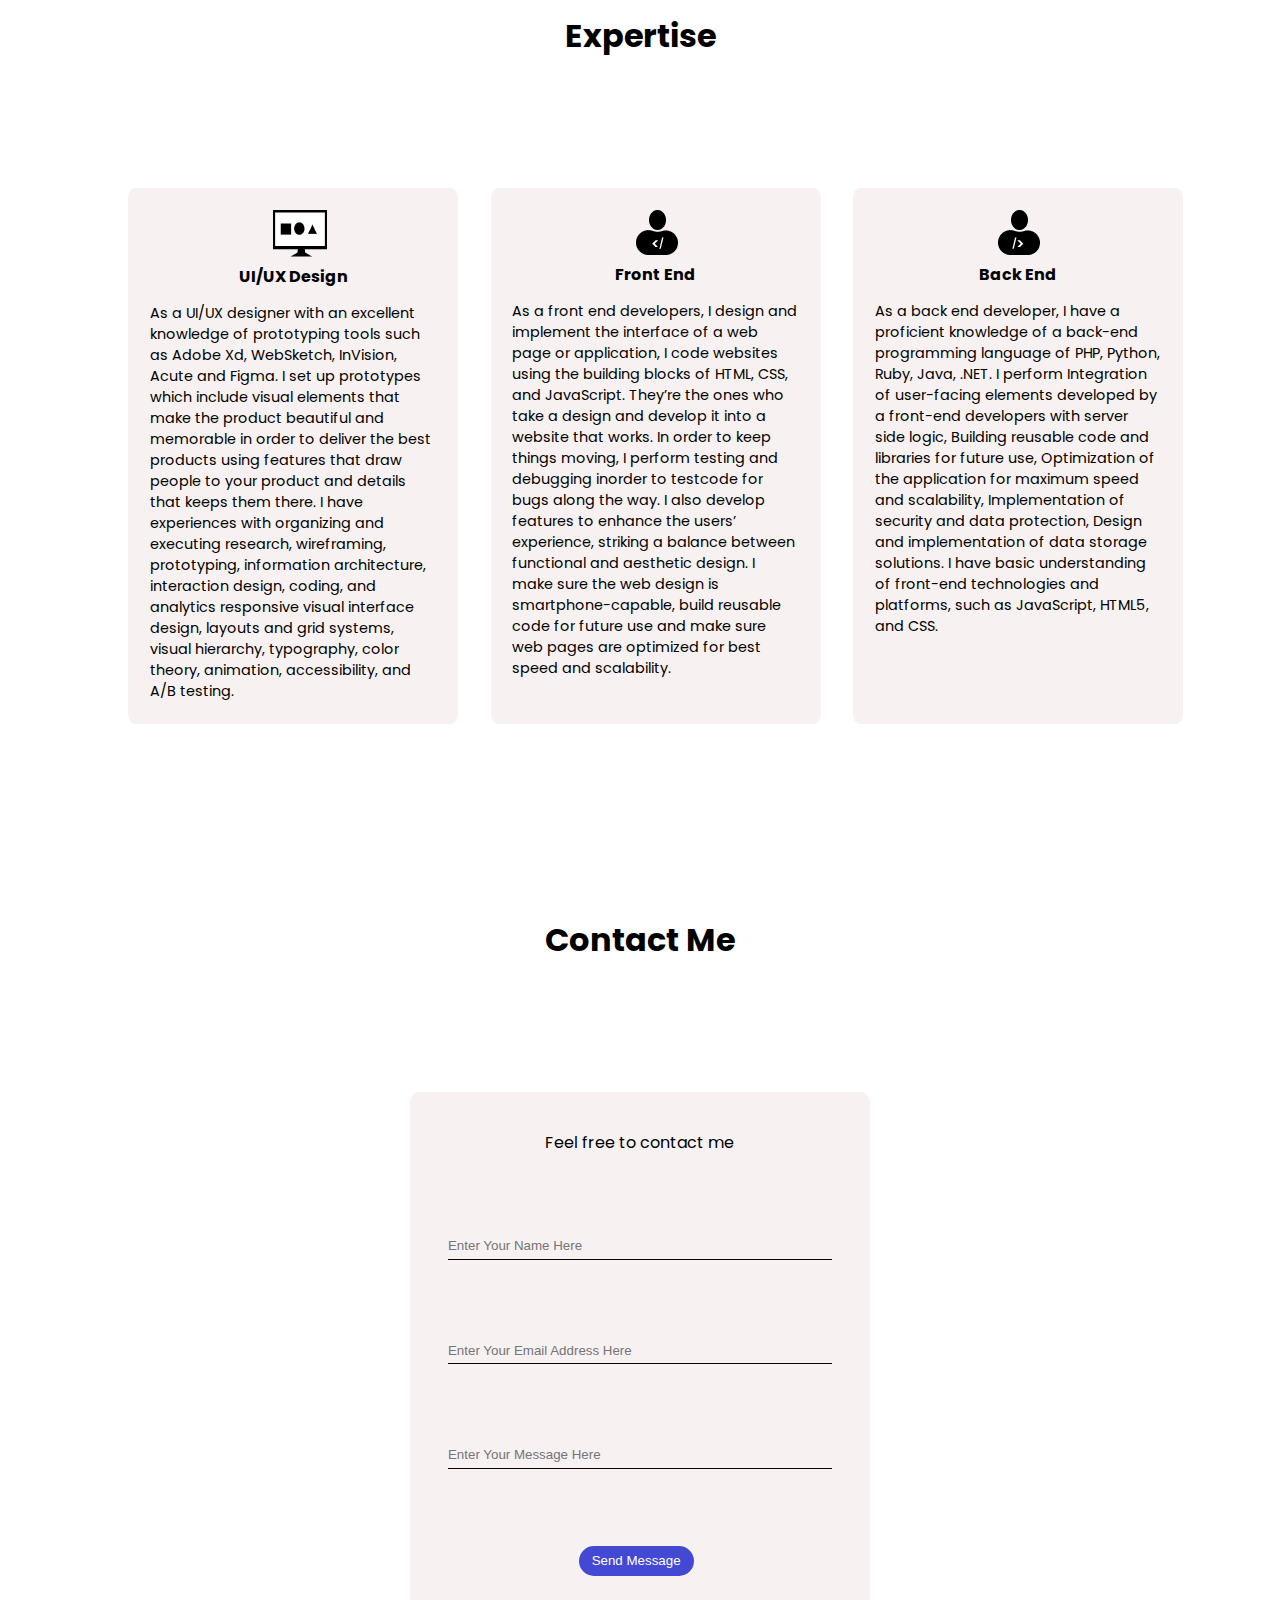
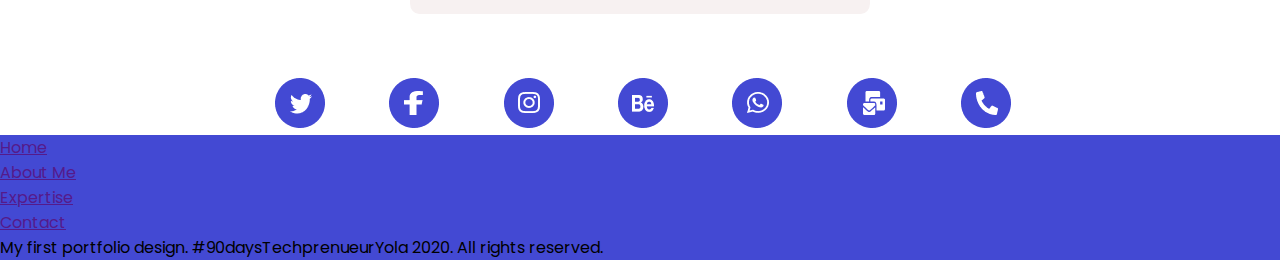
==== commit d58bd393: "modifying" ====
--- a/index.html
+++ b/index.html
@@ -1,156 +1,119 @@
 <!DOCTYPE html>
 <html lang="en">
 <head>
-    <meta charset="UTF-8">
-    <meta name="viewport" content="width=device-width, initial-scale=1.0">
-    <title>Document</title>
-    <link href="https://fonts.googleapis.com/css2?family=Poppins:wght@100;200;300;400;500;600;700;800;900&display=swap" rel="stylesheet">
-    <link rel="stylesheet" href="../assets/stylesheet/style.css">
+  <meta charset="UTF-8">
+  <meta name="viewport" content="width=device-width, initial-scale=1.0">
+  <title>My Portfolio</title>
+  <link href="https://fonts.googleapis.com/css2?family=Poppins:wght@100;200;300;400;500;600;700;800;900&display=swap" rel="stylesheet">
+  <link rel="stylesheet" href="../assets/stylesheet/style.css">
 </head>
 <body class="body">
-    <header>
-        <div class="pnav">
-            <div class="img">
-                <img src="../assets/images/hf.png" alt="HomeFrontStartup Logo" class="hflogo">
-            </div>
-            <nav class="nav">
-                <ul>
-                    <li class="navclick"><a href="">Home</a></li>
-                    <li class="navclick"><a href="">About Me</a></li>
-                    <li class="navclick"><a href="">Expertise</a></li>
-                    <li class="navclick"><a href="">Contact</a></li>
-                </ul>
-            </nav>
+  <header>
+    <div class="pnav">
+      <div class="img">
+        <img src="../assets/images/hf.png" alt="HomeFrontStartup Logo" class="hflogo">
+      </div>
+      <nav class="nav">
+        <ul>
+          <li class="navclick"><a href="">Home</a></li>
+          <li class="navclick"><a href="">About Me</a></li>
+          <li class="navclick"><a href="">Expertise</a></li>
+          <li class="navclick"><a href="">Contact</a></li>
+        </ul>
+      </nav>
+    </div>
+  </header>
+
+  <main>
+    <div class="flex">
+      <div class="home">                
+        <p class="homefront"> 
+          HomeFront StartUp is an ICT oriented initiative for accomodating and supporting young entrepreneurs. It is mind-set reengineering program for youths to develop innovative and entrepreneurial skills.
+        </p>
+        <h3 class="hello">Hello</h3>
+        <h1 class="myname">I’m Ezekiel Ogunniwa</h1>
+        <p class="freelance">
+          Freelance Frontend, also passionate about making beautiful illustrations and icons
+        </p>
+        <button class="button" onclick="">Contact Me</button>
+      </div>
+      <div class="pix1">
+        <img src="../assets/images/eze1.jpg" class="pic1" alt="Portrait of a man">
+      </div>
+    </div>
+    <div class="page2">
+      <div class="sub-head">
+        <h1>About Me</h1>
+      </div>
+      <div class="page">
+        <div class="pix2">
+          <img src="../assets/images/eze2.jpg" class="pic2" alt="Portrait of a man standing" width="350" height="350">
         </div>
-    </header>
+        <div class="i-am">
+          <p class="para-i-am">I am a freelance front end developer who has a wide range of skills and extensive experience of using object oriented languages. I enjoy writing optimized object oriented code and am excellent at building and maintaining applications that support the solutions delivered to both internal and external clients. I always look to add my own magical touch to any new code I write. I've done remote work for agencies, consulted for startups, and collaborated with talented people to create digital products for both business and consumer use. I'm quietly confident, naturally curious, and perpetually working on improving my chops one design problem at a time.</p>
+          <button class="button2">Read More</button>
+        </div>
+      </div>
+    </div>
+    <h1 class="sub-head">Expertise</h1>
+      <div class="page3">
+        <div class="call-out">
+          <img class="call-out-icon" src="../assets/icons/uls.png" alt="UI/UX Logo">
+          <h4 class="call-out-head">UI/UX Design</h4>
+          <p class="call-out-text">
+            As a UI/UX designer with an excellent knowledge of prototyping tools such as Adobe Xd, WebSketch, InVision, Acute and Figma. I set up prototypes which include visual elements that make the product beautiful and memorable in order to deliver the best products using features that draw people to your product and details that keeps them there. I have experiences with organizing and executing research, wireframing, prototyping, information architecture, interaction design, coding, and analytics responsive visual interface design, layouts and grid systems, visual hierarchy, typography, color theory, animation, accessibility, and A/B testing.
+          </p>
+        </div>
 
-    <main>
-        <div class="flex">
-            <div class="home">                
-                <p class="homefront"> 
-                    HomeFront StartUp is an ICT oriented initiative for accomodating and supporting young entrepreneurs. It is mind-set reengineering program for youths to develop innovative and entrepreneurial skills.
-                </p>
-                <h3 class="hello">
-                    Hello
-                </h3>
-                <h1 class="myname">
-                    I’m Ezekiel Ogunniwa
-                </h1>
-                    
-                <p class="freelance">
-                    Freelance UI/UX designer, also passionate about making beautiful illustrations and icons
-                </p>
-                <button class="button" onclick="">Contact Me</button>
-            </div>
-            
-            
-            <div class="pix1">
-                <img src="../assets/images/eze1.jpg" class="pic1" alt="Portrait of a man">
-            </div>
+        <div class="call-out">
+          <img class="call-out-icon" src="../assets/icons/fls.png" alt="Front-End Logo">
+          <h4 class="call-out-head">
+            Front End
+          </h4>          
+          <p class="call-out-text">
+            As a front end developers, I design and implement the interface of a web page or application,  I code websites using the building blocks of HTML, CSS, and JavaScript. They’re the ones who take a design and develop it into a website that works. In order to keep things moving, I perform testing and debugging inorder to testcode for bugs along the way. I also develop features to enhance the users’ experience, striking a balance between functional and aesthetic design. I make sure the web design is smartphone-capable, build reusable code for future use and make sure web pages are optimized for best speed and scalability.
+          </p>
         </div>
-        <div class="page2">
-            <div class="sub-head">
-                <h1>About Me</h1>
-            </div>
-            <div class="page">
-                
-               <div class="pix2">
-                   <img src="../assets/images/eze2.jpg" class="pic2" alt="Portrait of a man standing" width="350" height="350">
-               </div>
-                
-                <div class="i-am">
-                    <p class="para-i-am">I am a freelance front end developer who has a wide range of skills and extensive experience of using object oriented languages. I enjoy writing optimized object oriented code and am excellent at building and maintaining applications that support the solutions delivered to both internal and external clients. I always look to add my own magical touch to any new code I write. I've done remote work for agencies, consulted for startups, and collaborated with talented people to create digital products for both business and consumer use. I'm quietly confident, naturally curious, and perpetually working on improving my chops one design problem at a time.</p>
-                <button class="button2">Read More</button>
-                </div>
-            </div>
-        </div>          
-        
-                <h1 class="sub-head">
-                    Expertise
-                </h1>
-        <div class="page3">
-            <div class="call-out">
-                <img class="call-out-icon" src="../assets/icons/uls.png" alt="UI/UX Logo">
-                <h4 class="call-out-head">
-                    UI/UX Design
-                </h4>
-                <p class="call-out-text">
-                    As a UI/UX designer with an excellent knowledge of prototyping tools such as Adobe Xd, WebSketch, InVision, Acute and Figma. I set up prototypes which include visual elements that make the product beautiful and memorable in order to deliver the best products using features that draw people to your product and details that keeps them there. I have experiences with organizing and executing research, wireframing, prototyping, information architecture, interaction design, coding, and analytics responsive visual interface design, layouts and grid systems, visual hierarchy, typography, color theory, animation, accessibility, and A/B testing.
-                </p>
-            </div>
-
-            <div class="call-out">
-                <img class="call-out-icon" src="../assets/icons/fls.png" alt="Front-End Logo">
-                <h4 class="call-out-head">
-                    Front End
-                </h4>          
-                <p class="call-out-text">
-                    As a front end developers, I design and implement the interface of a web page or application,  I code websites using the building blocks of HTML, CSS, and JavaScript. They’re the ones who take a design and develop it into a website that works. In order to keep things moving, I perform testing and debugging inorder to testcode for bugs along the way. I also develop features to enhance the users’ experience, striking a balance between functional and aesthetic design. I make sure the web design is smartphone-capable, build reusable code for future use and make sure web pages are optimized for best speed and scalability.
-                </p>
-            </div>
-
-            <div class="call-out">
-                <img class="call-out-icon" src="../assets/icons/bls.png" alt="Back-End Logo">
-                <h4 class="call-out-head">
-                    Back End
-                </h4>            
-                <p class="call-out-text">
-                    As a back end developer, I have a proficient knowledge of a back-end programming language of PHP, Python, Ruby, Java, .NET. I perform Integration of user-facing elements developed by a front-end developers with server side logic, Building reusable code and libraries for future use, Optimization of the application for maximum speed and scalability, Implementation of security and data protection, Design and implementation of data storage solutions. I have basic understanding of front-end technologies and platforms, such as JavaScript, HTML5, and CSS.
-                </p>
-            </div>
+        <div class="call-out">
+          <img class="call-out-icon" src="../assets/icons/bls.png" alt="Back-End Logo">
+          <h4 class="call-out-head">Back End</h4>
+          <p class="call-out-text">
+            As a back end developer, I have a proficient knowledge of a back-end programming language of PHP, Python, Ruby, Java, .NET. I perform Integration of user-facing elements developed by a front-end developers with server side logic, Building reusable code and libraries for future use, Optimization of the application for maximum speed and scalability, Implementation of security and data protection, Design and implementation of data storage solutions. I have basic understanding of front-end technologies and platforms, such as JavaScript, HTML5, and CSS.
+          </p>
         </div>
-            
-        <h1 class="sub-head">
-            Contact Me
-        </h1>
-            <div>
-                <form class="form">
-                    
-                    <p class="feel">Feel free to contact me</p> 
-                    
-                    <input type="text" class="form-input" name="" id="" placeholder="Enter Your Name Here">
-                    <input type="text" class="form-input" name="" id="" placeholder="Enter Your Email Address Here">
-                    <input type="text" class="form-input space" name="" id="" placeholder="Enter Your Message Here">
-                    <button class="button3">Send Message</button>
-                </form>                
-
-                    <div class="logos">
-                        
-                        <a href="https://twitter.com/Ogunniwaezekiel" target="blank"><img class="logo-click" src="../assets/icons/tw.png" alt="Twitter Icon" ></a>
-
-                       <a href="https://www.facebook.com/ogunniwaezekiel/" target="blank"><img class="logo-click" src="../assets/icons/fb.png" alt="Facebook Icon"></a>
-
-                        
-                        <a href="https://www.instagram.com/eminentzeal" target="blank"><img class="logo-click" src="../assets/icons/in.png" alt="Instagram Icon"></a>
-
-                        <a href="https://www.adobe.com/#ref_cc" target="blank"><img class="logo-click" src="../assets/icons/be.png" alt="Behance Icon"></a>
-
-                        <a href="https://www.wa.link/un6e6o" target="blank"><img class="logo-click" src="../assets/icons/wa.png" alt="Whatsapp Icon"></a>
-
-
-                        <a href="mailto:ogunniwaezekiel@gmail.com"><img class="logo-click" src="../assets/icons/em.png" alt="Email Icon"></a>
-
-                        <img class="ph" src="../assets/icons/ph.png" alt="Phone Icon">
-                    </div>
-                    <hr color="white">
-                
-            </div>
+      </div>
+      <h1 class="sub-head">Contact Me</h1>
+        <div>
+          <form class="form">
+            <p class="feel">Feel free to contact me</p>
+            <input type="text" class="form-input" name="" id="" placeholder="Enter Your Name Here">
+            <input type="text" class="form-input" name="" id="" placeholder="Enter Your Email Address Here">
+            <input type="text" class="form-input space" name="" id="" placeholder="Enter Your Message Here">
+            <button class="button3">Send Message</button>
+          </form>                
+          <div class="logos">
+            <a href="https://twitter.com/Ogunniwaezekiel" target="blank"><img class="logo-click" src="../assets/icons/tw.png" alt="Twitter Icon" ></a>
+            <a href="https://www.facebook.com/ogunniwaezekiel/" target="blank"><img class="logo-click" src="../assets/icons/fb.png" alt="Facebook Icon"></a>
+            <a href="https://www.instagram.com/eminentzeal" target="blank"><img class="logo-click" src="../assets/icons/in.png" alt="Instagram Icon"></a>
+            <a href="https://www.adobe.com/#ref_cc" target="blank"><img class="logo-click" src="../assets/icons/be.png" alt="Behance Icon"></a>
+            <a href="https://www.wa.link/un6e6o" target="blank"><img class="logo-click" src="../assets/icons/wa.png" alt="Whatsapp Icon"></a>
+            <a href="mailto:ogunniwaezekiel@gmail.com"><img class="logo-click" src="../assets/icons/em.png" alt="Email Icon"></a>
+            <img class="ph" src="../assets/icons/ph.png" alt="Phone Icon">
+          </div>
+          <hr color="white">
         </div>
-    </main>
-    <footer class="p-footer">
-        <nav class="foot-nav">
-            <ul class="ul">
-                <li class="foot-home"><a href="">Home</a></li>
-                <li class="foot-about"><a href="">About Me</a></li>
-                <li class="foot-expertise"><a href="">Expertise</a></li>
-                <li class="foot-contact"><a href="">Contact</a></li>
-            </ul>
-        </nav>
-        <hr color="white">
-        <p>My first portfolio design. #90daysTechprenueurYola 2020. All rights reserved.</p>
-
-    </footer>
-
-    
+   </main>
+  <footer class="p-footer">
+    <nav class="foot-nav">
+      <ul class="ul">
+        <li class="foot-home"><a href="">Home</a></li>
+        <li class="foot-about"><a href="">About Me</a></li>
+        <li class="foot-expertise"><a href="">Expertise</a></li>
+        <li class="foot-contact"><a href="">Contact</a></li>
+      </ul>
+    </nav>
+    <hr color="white">
+    <p>My first portfolio design. #90daysTechprenueurYola 2020. All rights reserved.</p>
+  </footer>
 </body>
 </html>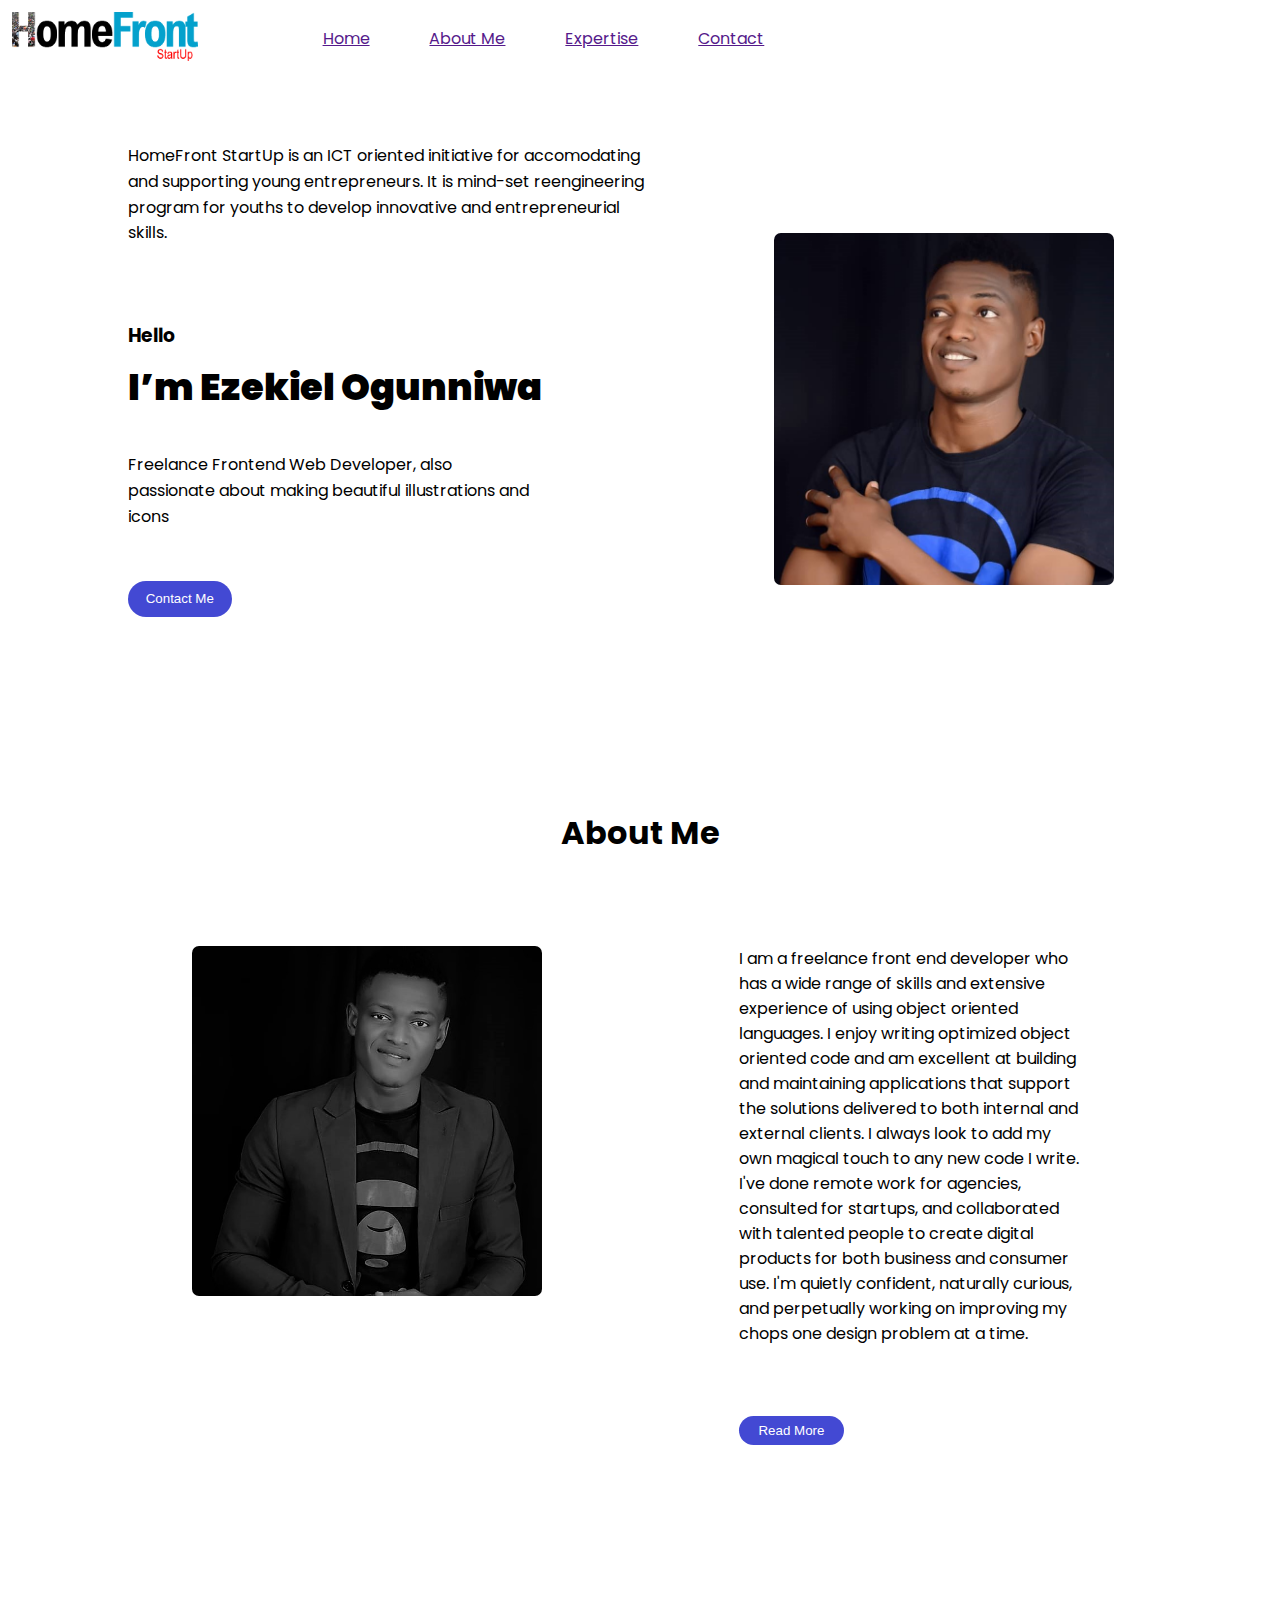
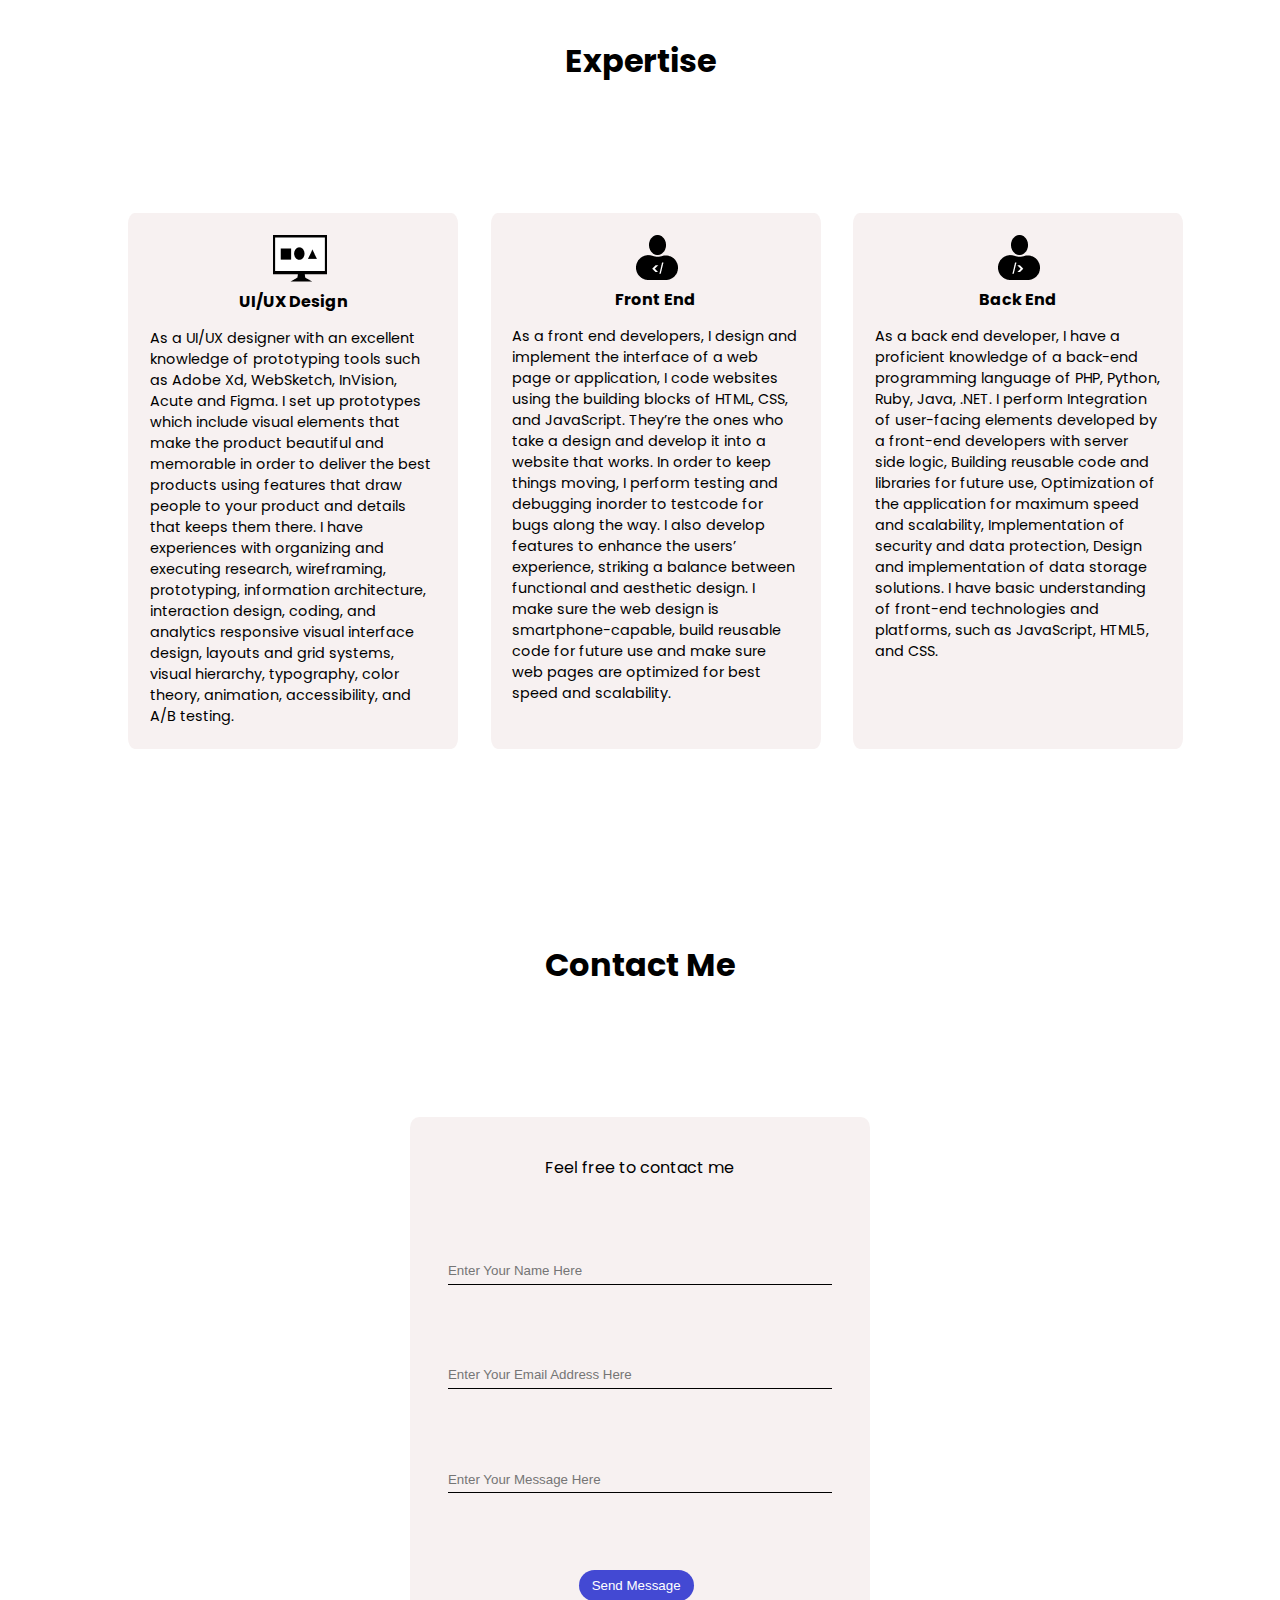
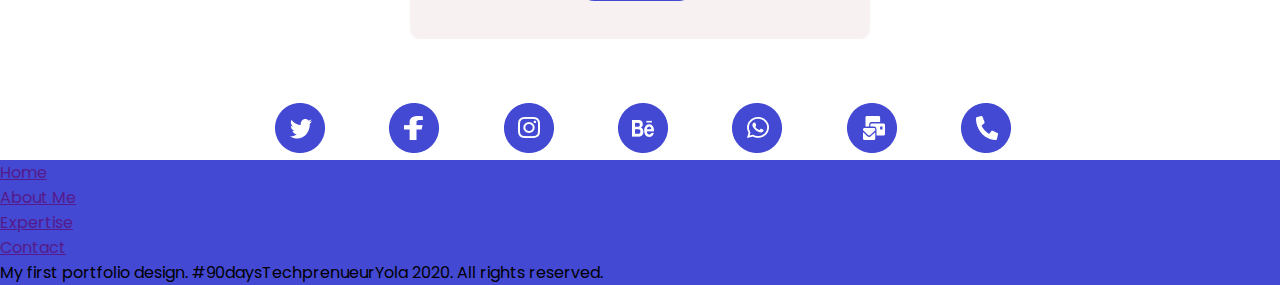
==== commit 39309217: "modifying" ====
--- a/index.html
+++ b/index.html
@@ -33,7 +33,7 @@
         <h3 class="hello">Hello</h3>
         <h1 class="myname">I’m Ezekiel Ogunniwa</h1>
         <p class="freelance">
-          Freelance Frontend, also passionate about making beautiful illustrations and icons
+          Freelance Frontend Web Developer, also passionate about making beautiful illustrations and icons
         </p>
         <button class="button" onclick="">Contact Me</button>
       </div>
